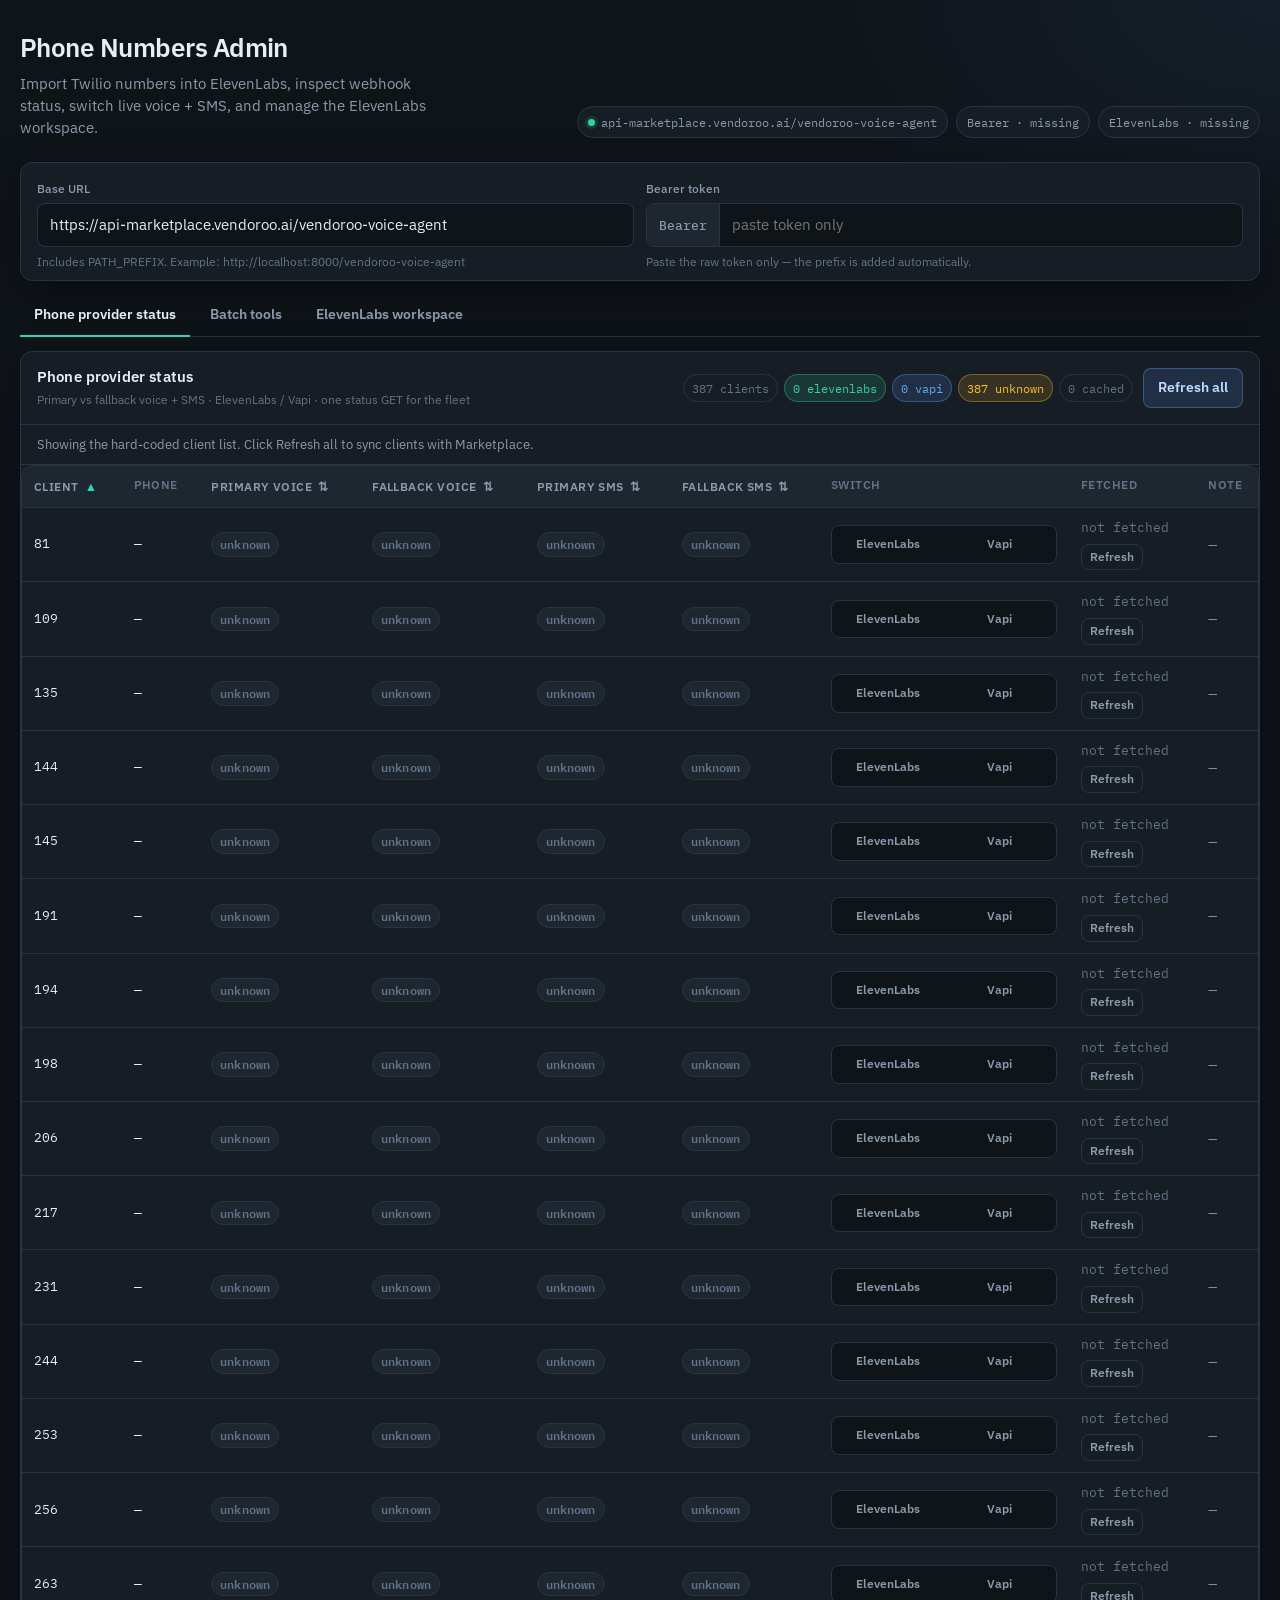
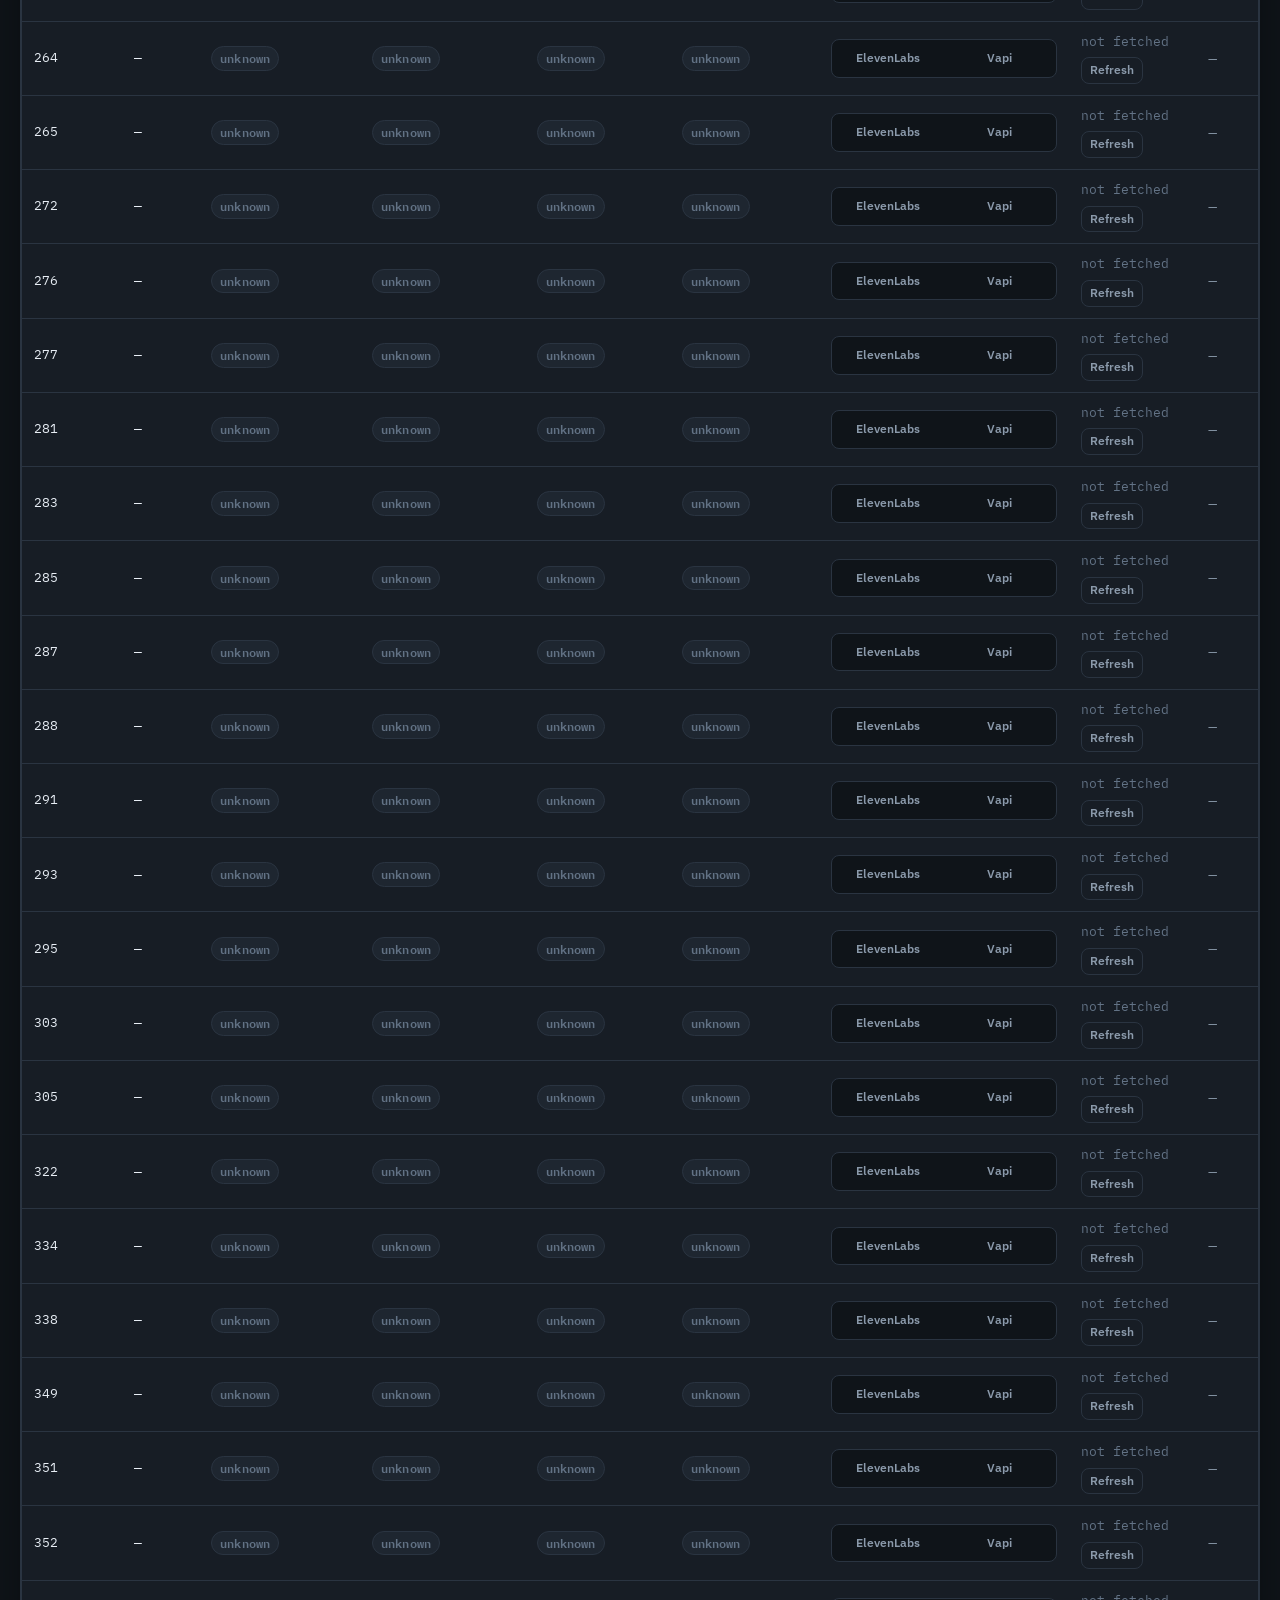
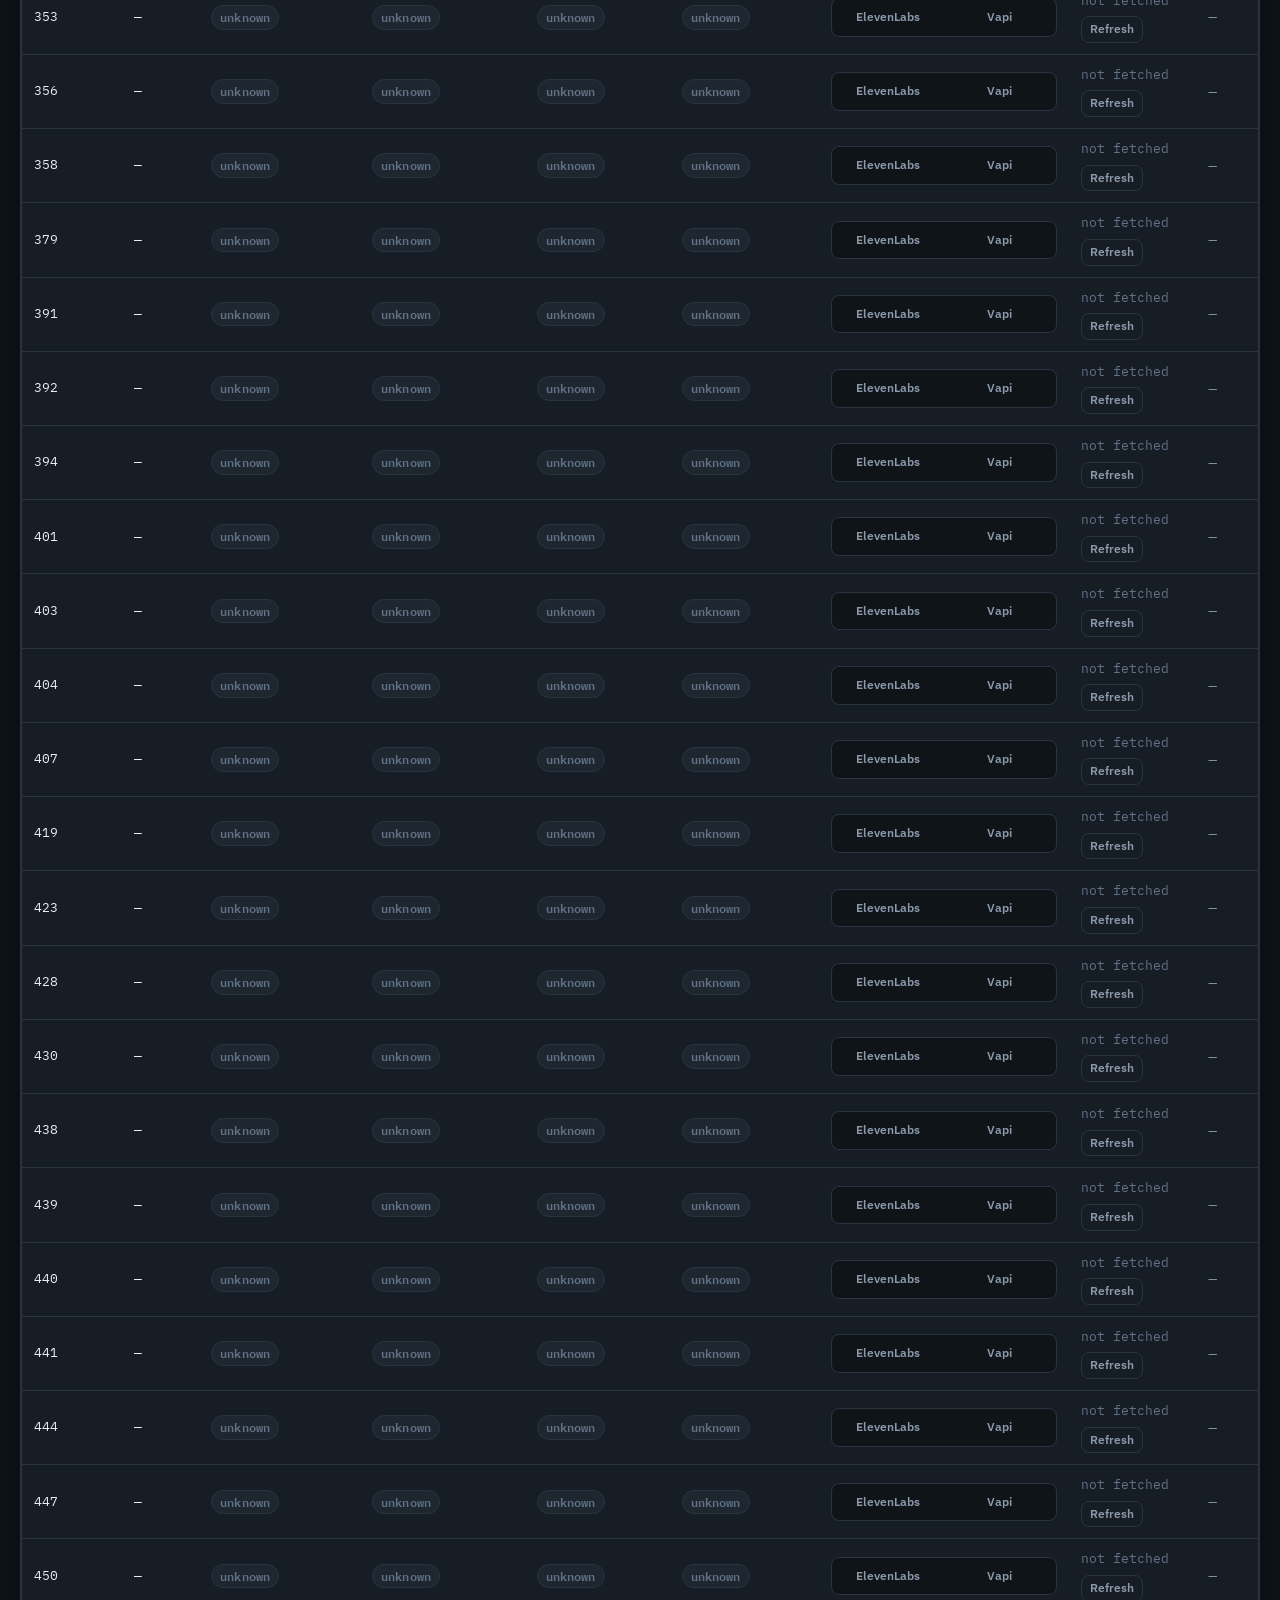
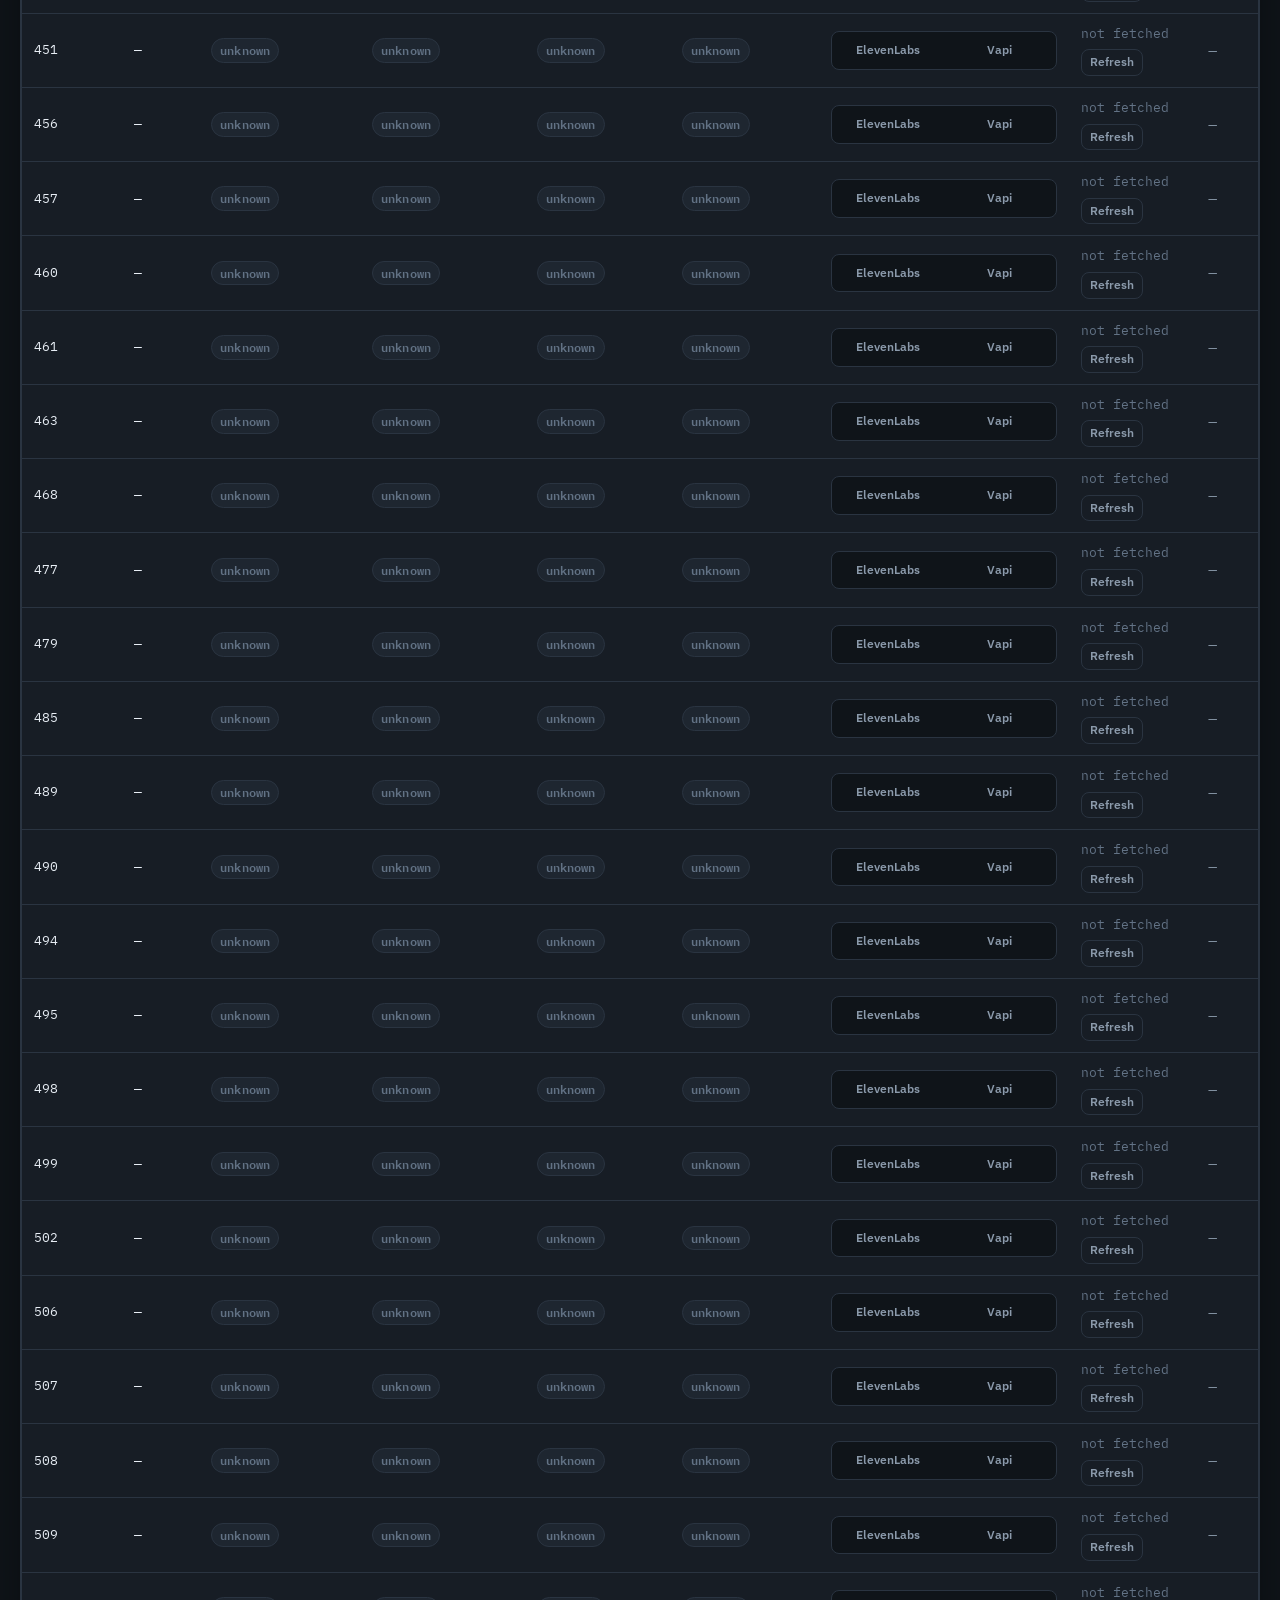
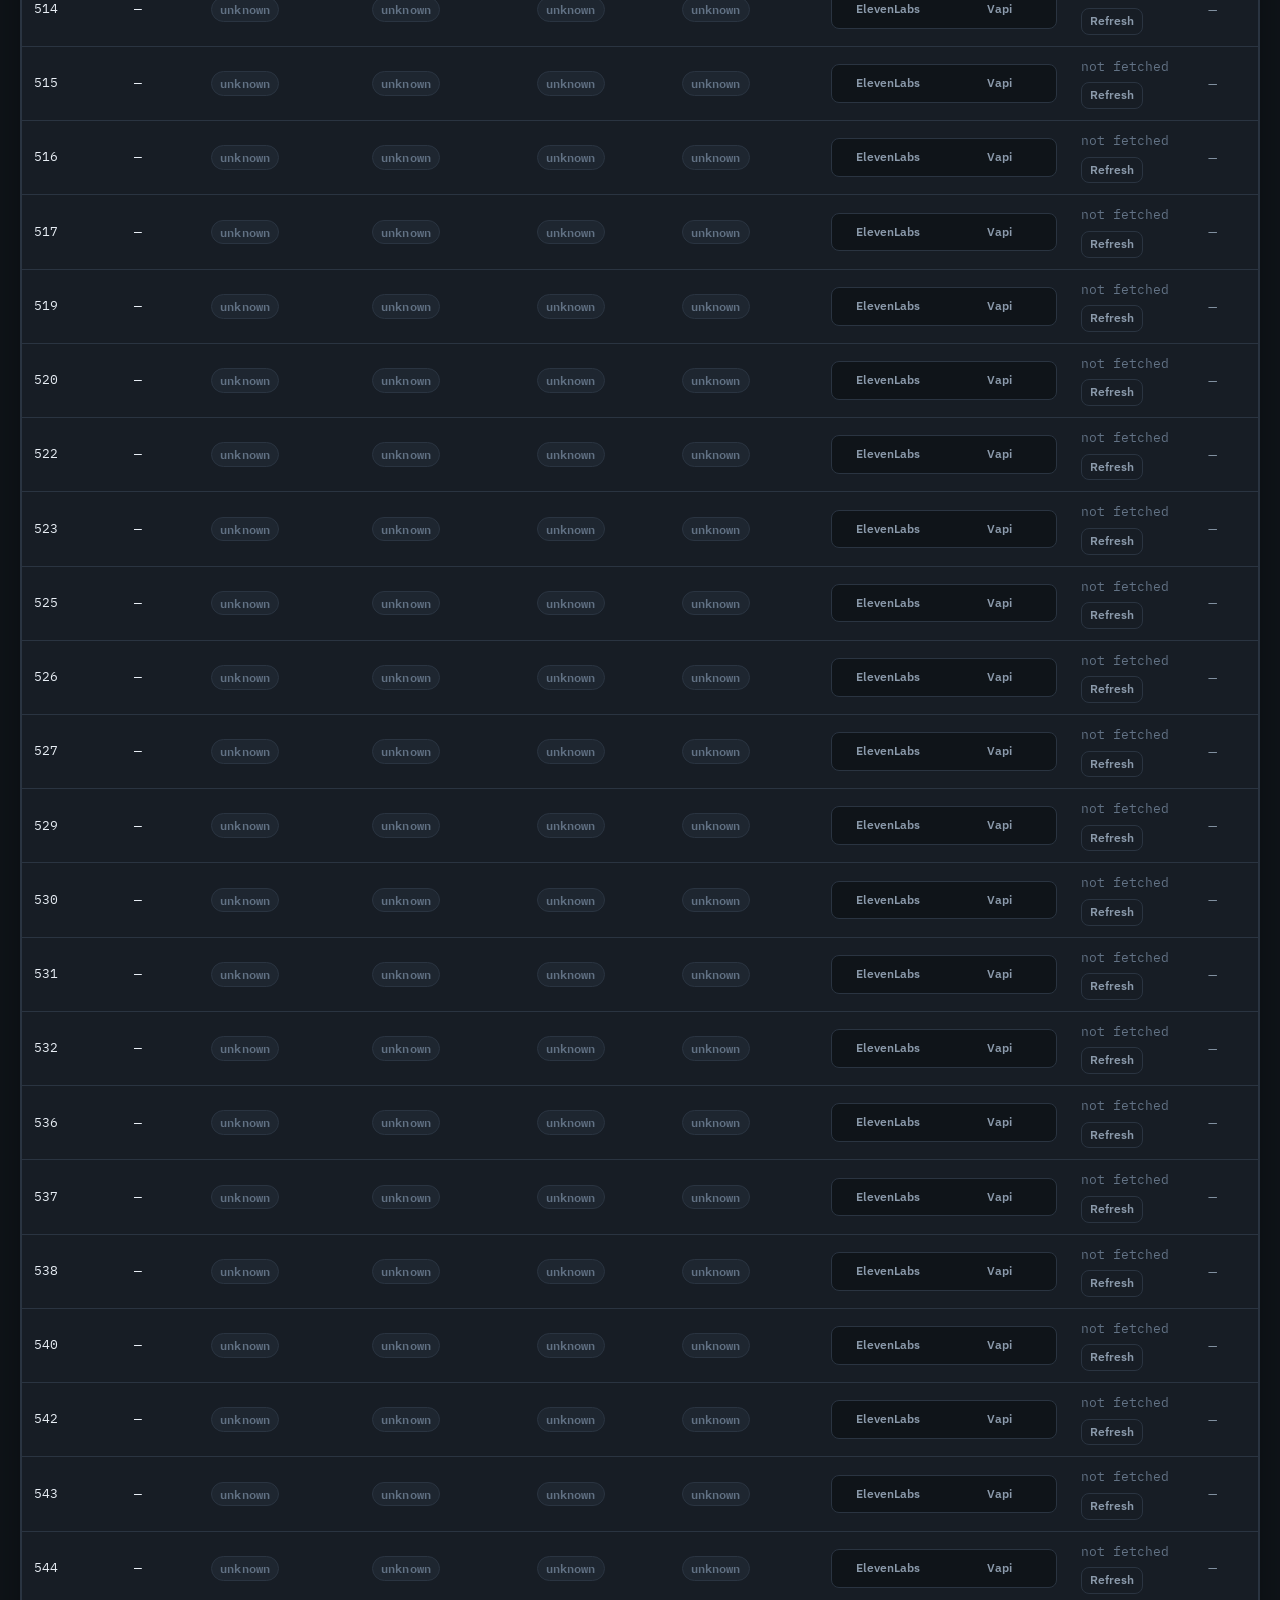
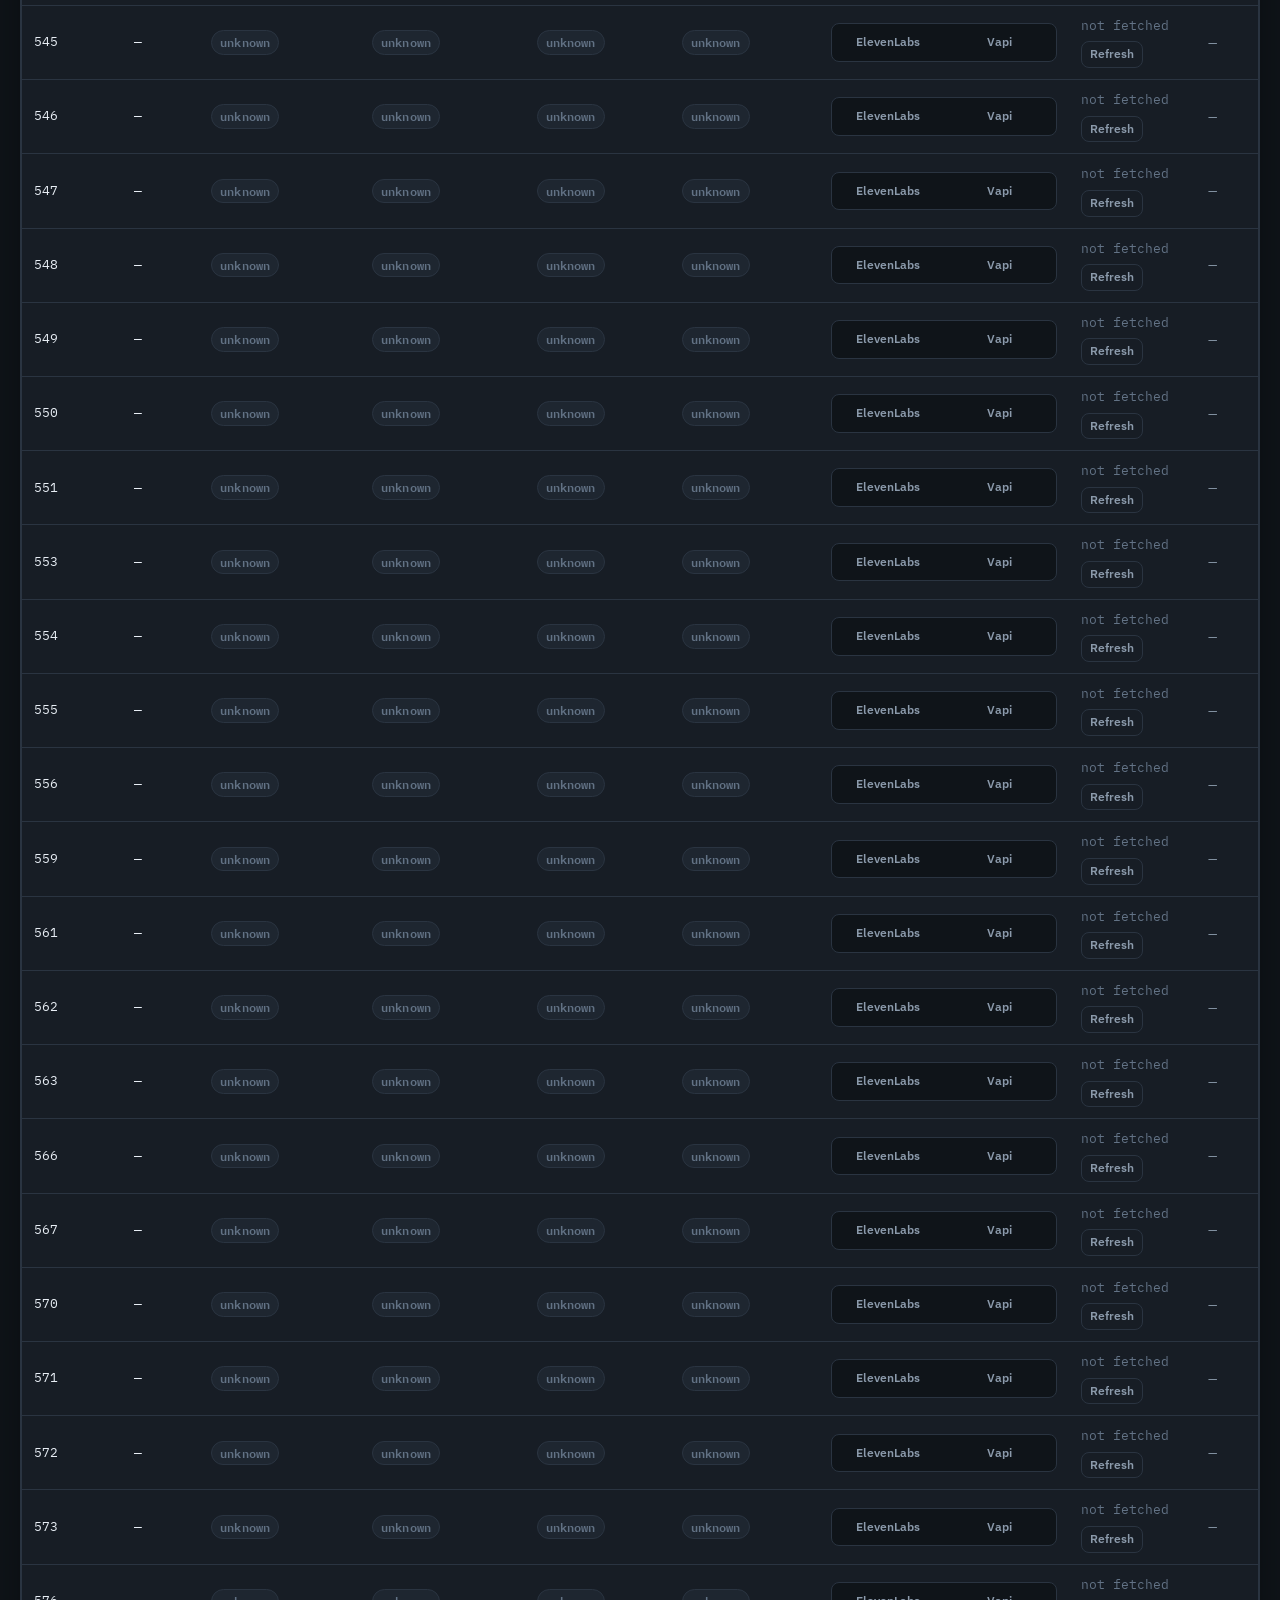
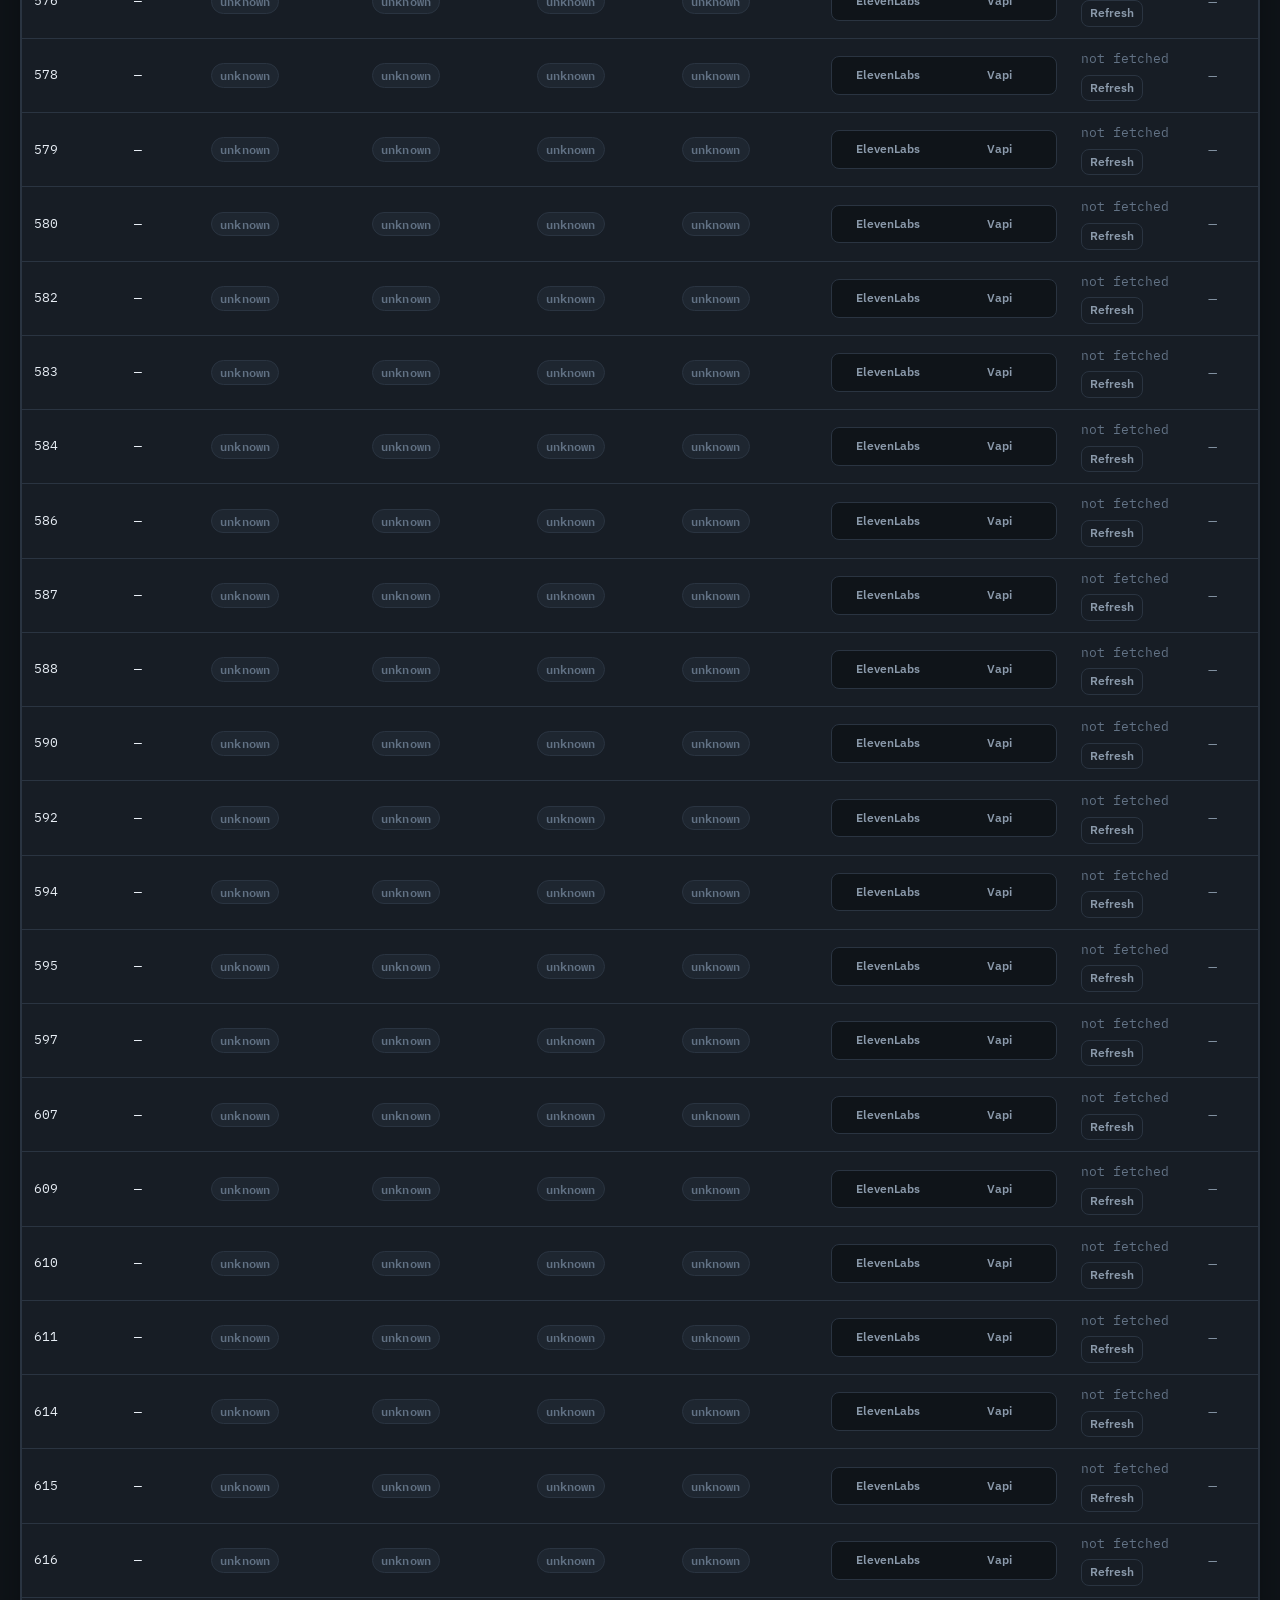
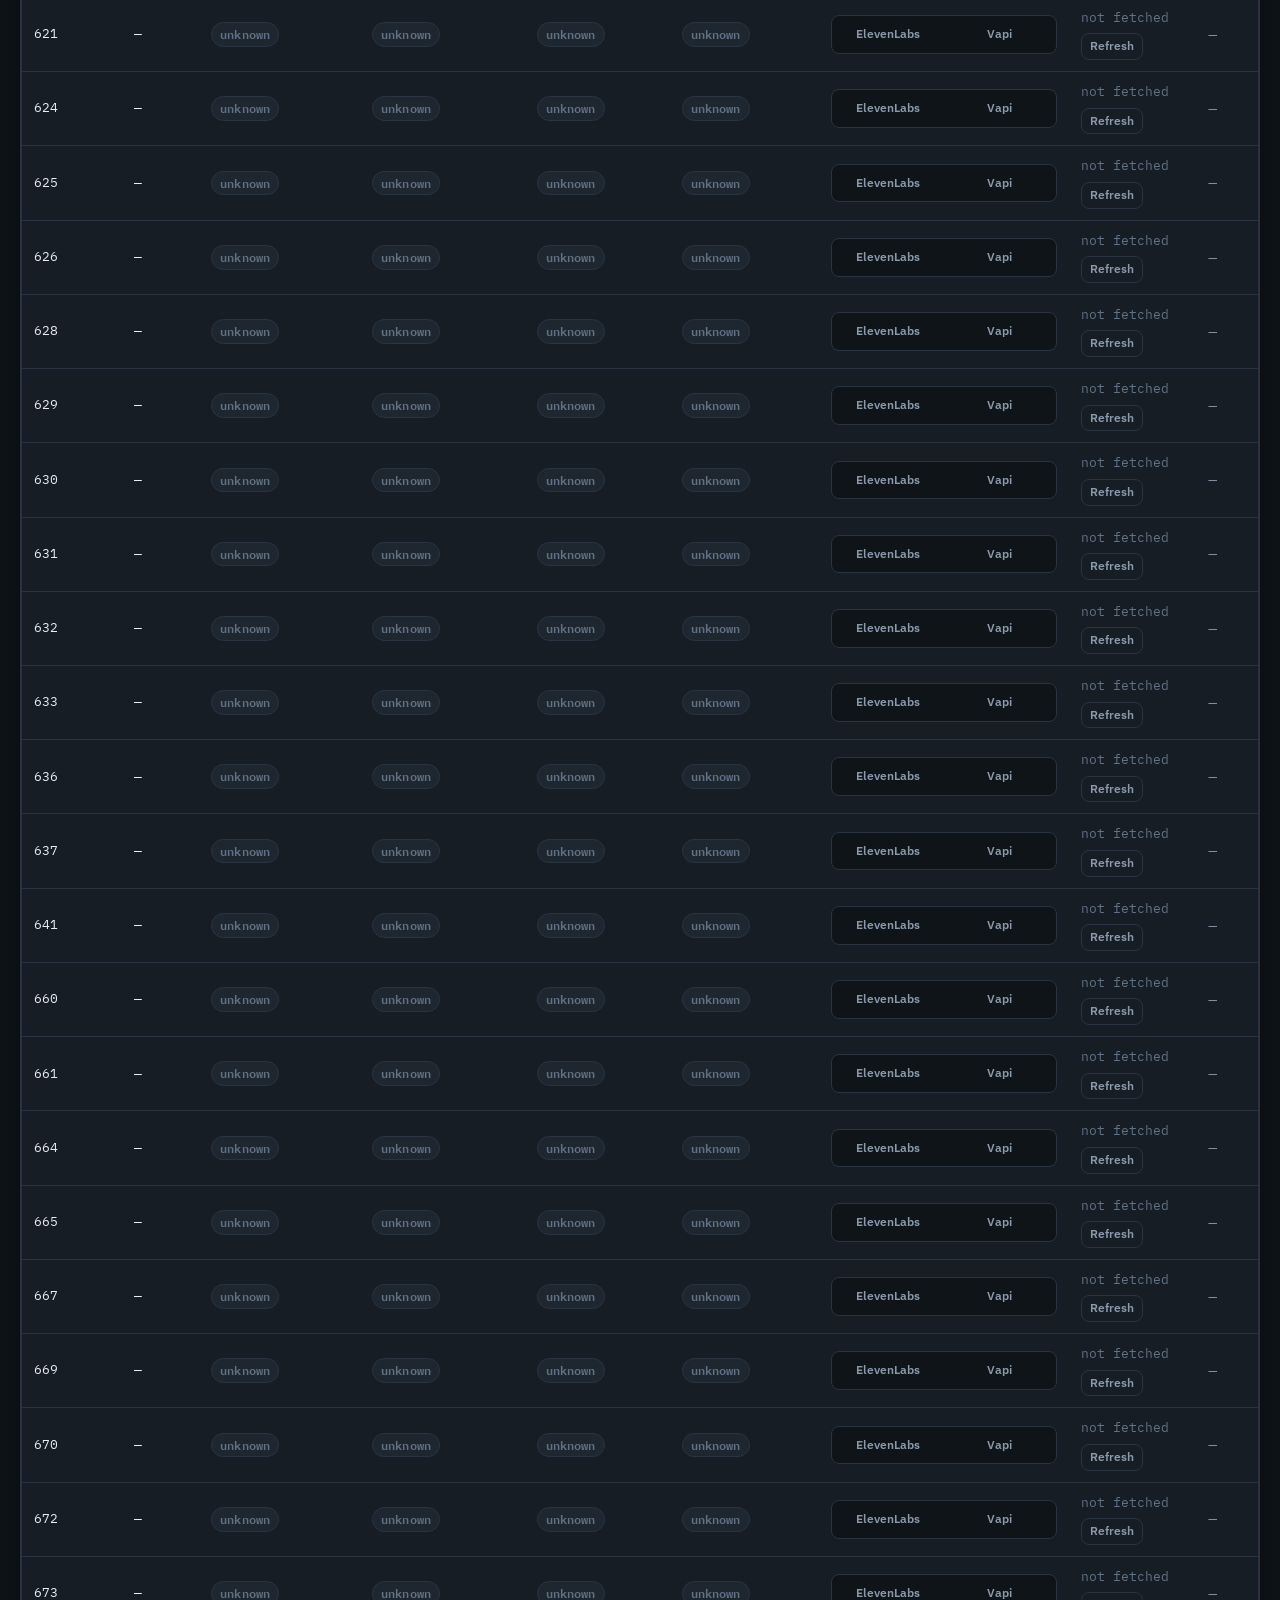
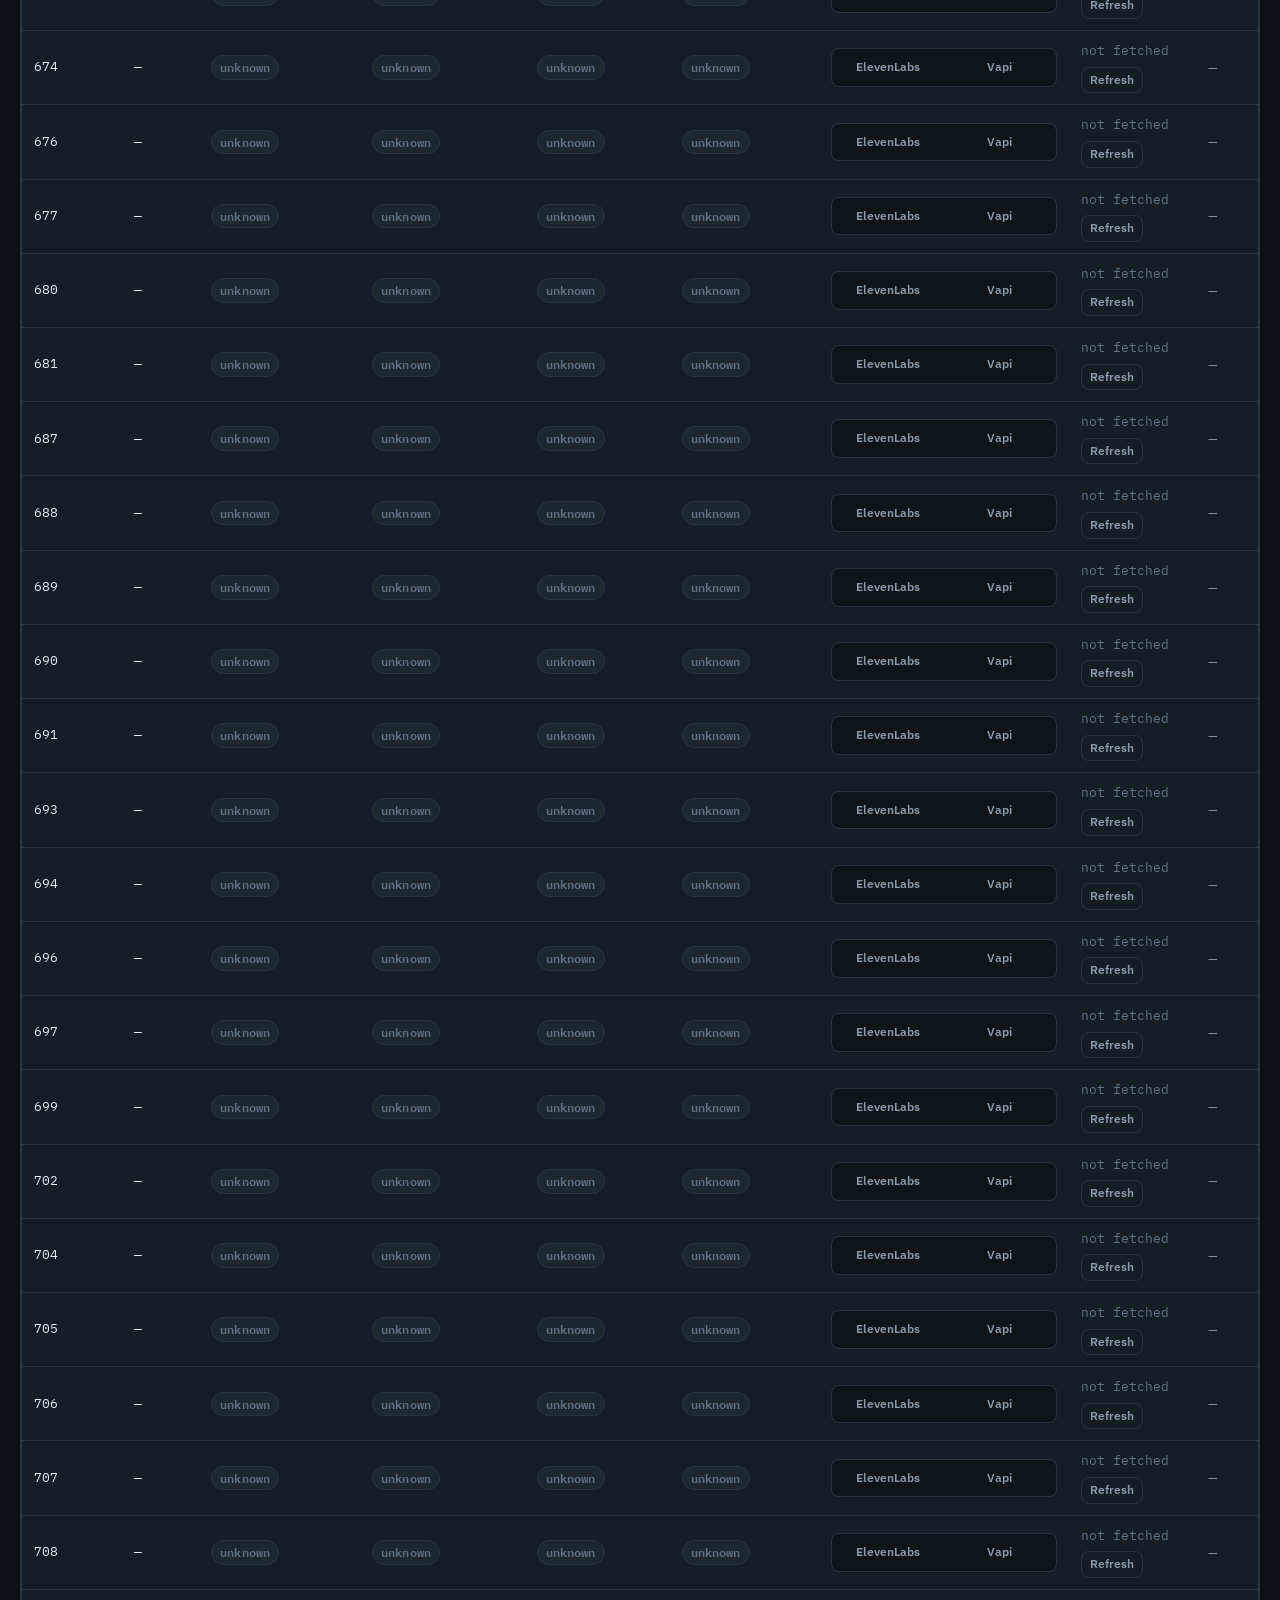
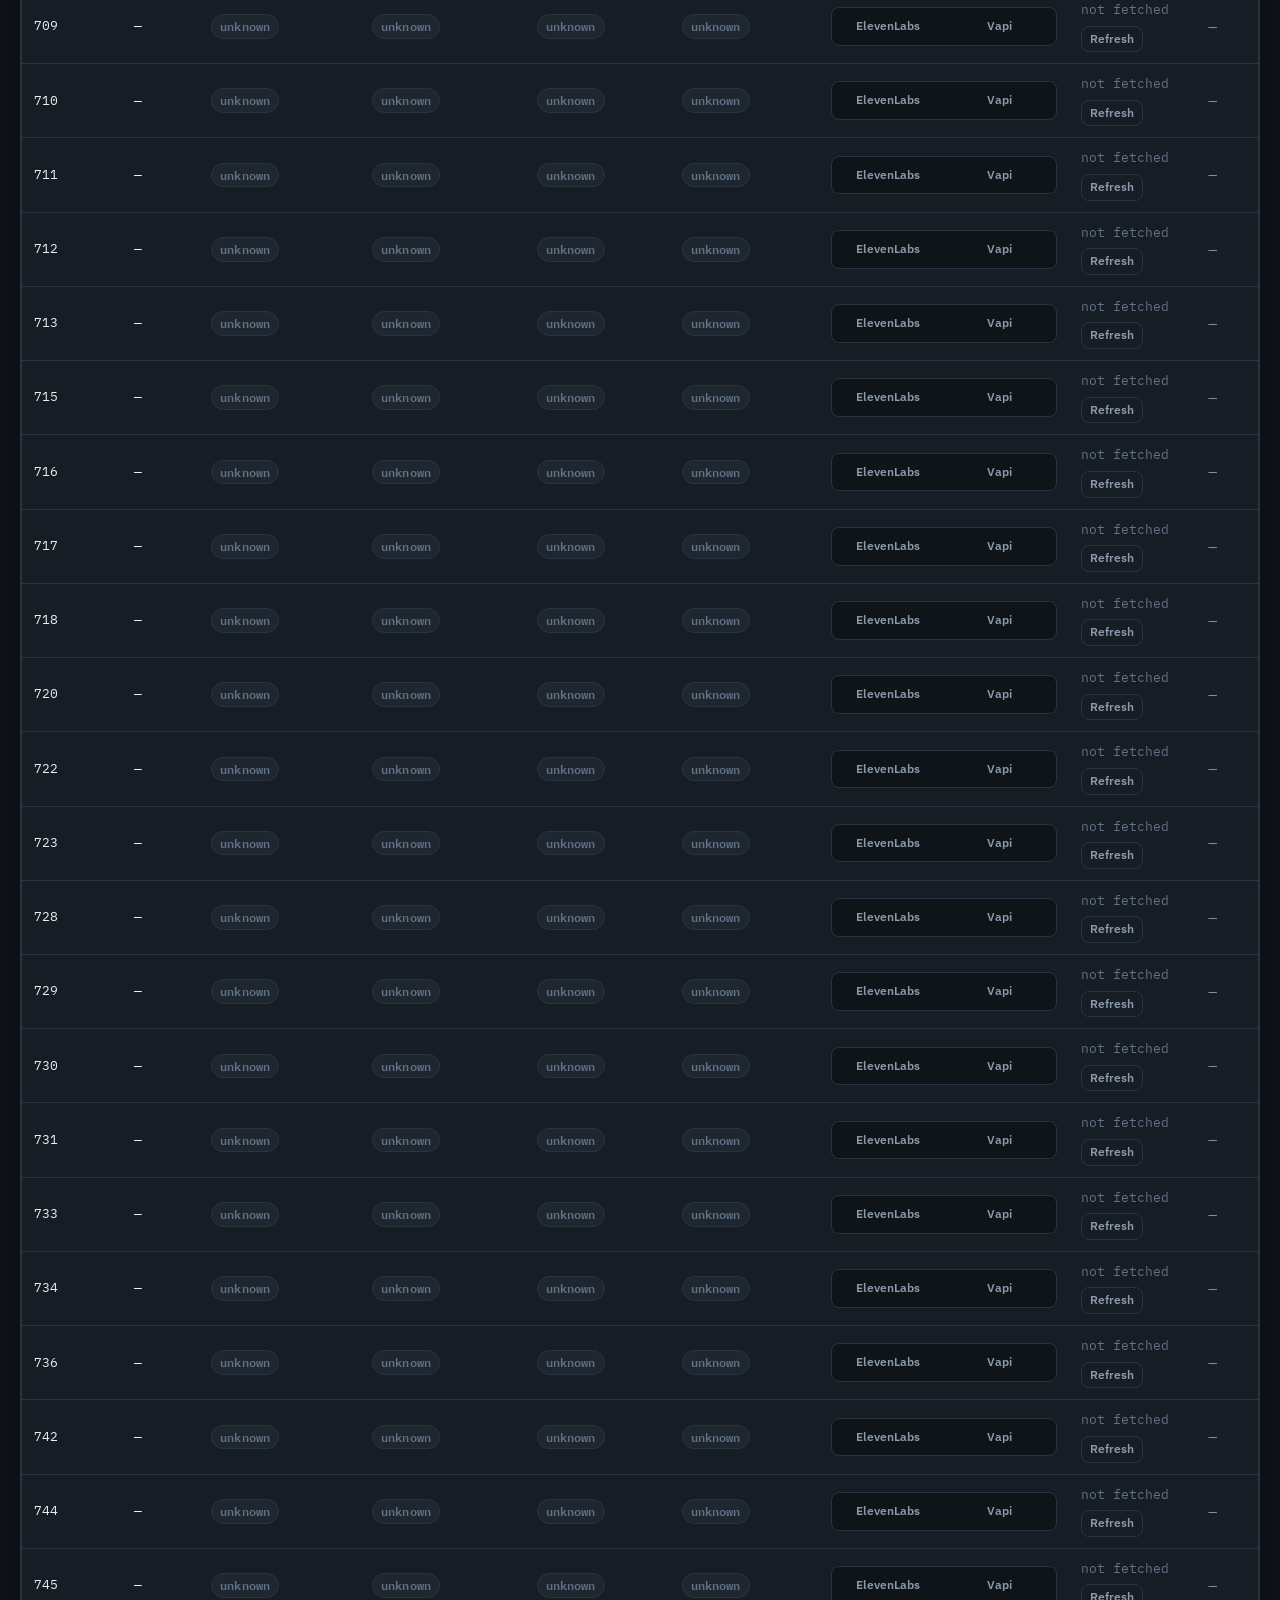
==== index.html @ 2b5d7a1e "feat(routing): load client list from voice-agent on refresh all Refresh all now asks the voice-agent" ====
<!DOCTYPE html>
<html lang="en">
<head>
  <meta charset="UTF-8" />
  <meta name="viewport" content="width=device-width, initial-scale=1" />
  <title>Phone Numbers Admin</title>
  <link rel="preconnect" href="https://fonts.googleapis.com" />
  <link rel="preconnect" href="https://fonts.gstatic.com" crossorigin />
  <link href="https://fonts.googleapis.com/css2?family=IBM+Plex+Mono:wght@400;500;600&family=IBM+Plex+Sans:wght@400;500;600&display=swap" rel="stylesheet" />
  <link rel="stylesheet" href="css/app.css" />
</head>
<body>
  <div class="wrap">
    <header class="hero">
      <div>
        <h1>Phone Numbers Admin</h1>
        <p>Import Twilio numbers into ElevenLabs, inspect webhook status, switch live voice + SMS, and manage the ElevenLabs workspace.</p>
      </div>
      <div class="pill-row">
        <div class="pill" id="connPill"><span class="dot"></span><span id="connLabel">no base URL</span></div>
        <div class="pill" id="authPill">Bearer · missing</div>
        <div class="pill" id="elPill">ElevenLabs · missing</div>
      </div>
    </header>

    <section class="card auth-bar">
      <div class="card-bd">
        <div class="row-2">
          <div class="field">
            <label for="baseUrl">Base URL</label>
            <input id="baseUrl" type="text" spellcheck="false" />
            <div class="hint">Includes PATH_PREFIX. Example: http://localhost:8000/vendoroo-voice-agent</div>
          </div>
          <div class="field">
            <label for="token">Bearer token</label>
            <div class="input-with-prefix">
              <span class="prefix">Bearer</span>
              <input id="token" type="password" spellcheck="false" autocomplete="off" placeholder="paste token only" />
            </div>
            <div class="hint">Paste the raw token only — the prefix is added automatically.</div>
          </div>
        </div>
      </div>
    </section>

    <div class="tabs" role="tablist" aria-label="Admin views">
      <button class="tab" type="button" role="tab" id="tabProvider" aria-controls="panelProvider" aria-selected="true">Phone provider status</button>
      <button class="tab" type="button" role="tab" id="tabBatch" aria-controls="panelBatch" aria-selected="false">Batch tools</button>
      <button class="tab" type="button" role="tab" id="tabElevenlabs" aria-controls="panelElevenlabs" aria-selected="false">ElevenLabs workspace</button>
    </div>

    <div class="tab-panel" id="panelProvider" role="tabpanel" aria-labelledby="tabProvider">
      <section class="card routing">
        <div class="card-hd">
          <div>
            <h2>Phone provider status</h2>
            <span>Primary vs fallback voice + SMS · ElevenLabs / Vapi · one status GET for the fleet</span>
          </div>
          <div class="hd-actions">
            <span class="routing-meta" id="routingMeta"></span>
            <div class="busy" id="routingBusy"><span class="spinner"></span><span id="routingBusyLabel">Refreshing…</span></div>
            <button class="btn-info" id="btnRefreshRouting" type="button">Refresh all</button>
          </div>
        </div>
        <div class="routing-source" id="routingSource" role="status" hidden></div>
        <div class="table-wrap" id="routingPanel">
          <div class="empty" id="routingEmpty">No clients to show. Click Refresh all to load clients from Marketplace.</div>
          <table id="routingTable" hidden>
            <thead>
              <tr>
                <th data-sort="client" class="th-sort" aria-sort="ascending" title="Sort by client">Client</th>
                <th>Phone</th>
                <th data-sort="primary" class="th-sort" aria-sort="none" title="Sort by primary voice">Primary voice</th>
                <th data-sort="fallback" class="th-sort" aria-sort="none" title="Sort by fallback voice">Fallback voice</th>
                <th data-sort="primary_sms" class="th-sort" aria-sort="none" title="Sort by primary SMS">Primary SMS</th>
                <th data-sort="fallback_sms" class="th-sort" aria-sort="none" title="Sort by fallback SMS">Fallback SMS</th>
                <th>Switch</th>
                <th>Fetched</th>
                <th>Note</th>
              </tr>
            </thead>
            <tbody id="routingBody"></tbody>
          </table>
        </div>
      </section>
    </div>

    <div class="tab-panel" id="panelBatch" role="tabpanel" aria-labelledby="tabBatch" hidden>
      <ol class="flow">
        <li><span>1</span> Import to ElevenLabs</li>
        <li><span>2</span> Check status</li>
        <li><span>3</span> Switch provider</li>
      </ol>

      <div class="grid">
        <section class="card">
          <div class="card-hd">
            <h2>Request</h2>
            <span>client_ids · options</span>
          </div>
          <div class="card-bd">
            <div class="field">
              <label for="clientIds">Client IDs</label>
              <textarea id="clientIds" placeholder="101, 202, 303&#10;or one ID per line"></textarea>
              <div class="hint">Comma or newline separated. Max 100 per request.</div>
            </div>

            <div class="field">
              <label class="check" for="forwardVoice">
                <input id="forwardVoice" type="checkbox" checked />
                <div>
                  <strong>forward_voice</strong>
                  <small>Append ?forward=DefaultPhoneContact to primary and fallback voice URLs (POST only).</small>
                </div>
              </label>
            </div>

            <details class="twilio">
              <summary>Optional Twilio account override</summary>
              <div class="inner">
                <div class="row-2" style="margin-top: 4px;">
                  <div class="field">
                    <label for="twilioSid">twilio_account_sid</label>
                    <input id="twilioSid" type="text" spellcheck="false" placeholder="ACxxxx…" />
                  </div>
                  <div class="field">
                    <label for="twilioToken">twilio_auth_token</label>
                    <input id="twilioToken" type="password" spellcheck="false" autocomplete="off" />
                  </div>
                </div>
                <div class="hint">Both required together, or leave both empty to use server env credentials.</div>
              </div>
            </details>
          </div>
        </section>

        <section class="card">
          <div class="card-hd">
            <h2>Actions</h2>
            <div class="busy" id="busy"><span class="spinner"></span><span>Working…</span></div>
          </div>
          <div class="card-bd">
            <div class="actions">
              <div class="action">
                <div>
                  <h3>Phone number status</h3>
                  <p>GET · read-only Twilio webhooks + ElevenLabs import flags</p>
                </div>
                <div class="meta">
                  <button class="btn-info" id="btnStatus" type="button">Check status</button>
                </div>
              </div>

              <div class="action">
                <div>
                  <h3>Import ElevenLabs</h3>
                  <p>POST · import AssignedPhoneNumber; keeps Twilio on Vapi by default</p>
                </div>
                <div class="meta">
                  <button class="btn-primary" id="btnImport" type="button">Import</button>
                </div>
              </div>

              <div class="action">
                <div>
                  <h3>Switch phone provider</h3>
                  <p>POST · flip VoiceUrl + SmsUrl (+ fallbacks) live</p>
                </div>
                <div class="meta">
                  <div class="provider-toggle" role="radiogroup" aria-label="Target provider">
                    <label><input type="radio" name="provider" value="elevenlabs" checked /> elevenlabs</label>
                    <label><input type="radio" name="provider" value="vapi" /> vapi</label>
                  </div>
                  <button class="btn-warn" id="btnSwitch" type="button">Switch</button>
                </div>
              </div>
            </div>
          </div>
        </section>
      </div>

      <div class="results-bar">
        <h2>Results</h2>
        <div class="stats" id="stats"></div>
      </div>

      <div class="table-wrap" id="resultsPanel">
        <div class="empty" id="emptyState">Run an action to see per-client outcomes here.</div>
        <table id="resultsTable" hidden>
          <thead>
            <tr>
              <th>Client</th>
              <th>Phone</th>
              <th>Status</th>
              <th>Reason</th>
              <th>EL imported</th>
              <th>Voice URL</th>
              <th>SMS URL</th>
            </tr>
          </thead>
          <tbody id="resultsBody"></tbody>
        </table>
      </div>

      <details class="raw" id="rawBlock" hidden>
        <summary>Raw JSON response</summary>
        <pre id="rawJson"></pre>
      </details>
    </div>

    <div class="tab-panel" id="panelElevenlabs" role="tabpanel" aria-labelledby="tabElevenlabs" hidden>
      <section class="card routing">
        <div class="card-hd">
          <div>
            <h2>ElevenLabs workspace</h2>
            <span>Phone numbers · environment variables · members</span>
          </div>
          <div class="hd-actions">
            <span class="routing-meta" id="elWorkspaceMeta"></span>
            <div class="busy" id="elBusy"><span class="spinner"></span><span id="elBusyLabel">Working…</span></div>
            <button class="btn-info" id="btnElConnect" type="button">Connect</button>
          </div>
        </div>
        <div class="card-bd el-workspace">
          <div class="toolbar">
            <div class="field el-key-field">
              <label for="elApiKey">ElevenLabs API key</label>
              <input id="elApiKey" type="password" spellcheck="false" autocomplete="off" placeholder="xi-..." />
            </div>
            <label class="check-inline" for="rememberElKey">
              <input id="rememberElKey" type="checkbox" />
              Remember this key on this device
            </label>
          </div>

          <div class="tabs" id="elTabs" role="tablist" aria-label="ElevenLabs workspace views">
            <button class="tab" type="button" role="tab" id="elTabPhones" data-tab="phones" aria-controls="elViewPhones" aria-selected="true">Phone numbers</button>
            <button class="tab" type="button" role="tab" id="elTabEnvs" data-tab="envs" aria-controls="elViewEnvs" aria-selected="false">Environments</button>
            <button class="tab" type="button" role="tab" id="elTabMembers" data-tab="members" aria-controls="elViewMembers" aria-selected="false">Members</button>
          </div>

          <div class="el-view" id="elViewPhones" role="tabpanel" aria-labelledby="elTabPhones">
            <div class="table-wrap" id="elPhonePanel">
              <div class="empty">Paste an ElevenLabs API key and connect.</div>
            </div>
          </div>

          <div class="el-view" id="elViewEnvs" role="tabpanel" aria-labelledby="elTabEnvs" hidden>
            <div class="table-wrap" id="elEnvPanel">
              <div class="empty">Connect to load environment variables.</div>
            </div>
          </div>

          <div class="el-view" id="elViewMembers" role="tabpanel" aria-labelledby="elTabMembers" hidden>
            <div class="table-wrap" id="elMemberPanel">
              <div class="empty">Connect to load members.</div>
            </div>
          </div>
        </div>
      </section>
    </div>
  </div>

  <dialog id="confirmDialog">
    <div class="dlg-bd">
      <h3>Switch live provider?</h3>
      <p id="confirmText">This updates Twilio webhook URLs for the selected clients.</p>
    </div>
    <div class="dlg-actions">
      <button class="btn-ghost" id="confirmCancel" type="button">Cancel</button>
      <button class="btn-warn" id="confirmOk" type="button">Switch now</button>
    </div>
  </dialog>

  <div id="toasts" class="toasts" aria-live="polite"></div>

  <script type="module" src="js/main.js"></script>
</body>
</html>
---- css/app.css ----
:root {
  --bg: #0f1419;
  --bg-elevated: #171d25;
  --bg-soft: #1e2630;
  --border: #2a3441;
  --border-strong: #3a4656;
  --text: #e8eef5;
  --text-muted: #8b9aab;
  --text-faint: #627285;
  --accent: #2dd4bf;
  --accent-dim: rgba(45, 212, 191, 0.14);
  --accent-text: #042f2e;
  --warn: #fbbf24;
  --warn-dim: rgba(251, 191, 36, 0.14);
  --danger: #f87171;
  --danger-dim: rgba(248, 113, 113, 0.14);
  --ok: #34d399;
  --ok-dim: rgba(52, 211, 153, 0.14);
  --info: #60a5fa;
  --info-dim: rgba(96, 165, 250, 0.14);
  --radius: 12px;
  --shadow: 0 12px 40px rgba(0, 0, 0, 0.35);
  --font: "IBM Plex Sans", "Segoe UI", sans-serif;
  --mono: "IBM Plex Mono", "SF Mono", ui-monospace, monospace;
}

* { box-sizing: border-box; }

body {
  margin: 0;
  min-height: 100vh;
  font-family: var(--font);
  color: var(--text);
  background:
    radial-gradient(1200px 600px at 10% -10%, rgba(45, 212, 191, 0.08), transparent 60%),
    radial-gradient(900px 500px at 100% 0%, rgba(96, 165, 250, 0.07), transparent 55%),
    var(--bg);
  line-height: 1.45;
}

a { color: var(--accent); }

.wrap {
  max-width: 1440px;
  margin: 0 auto;
  padding: 28px 20px 64px;
}

header.hero {
  display: flex;
  flex-wrap: wrap;
  align-items: flex-end;
  justify-content: space-between;
  gap: 16px;
  margin-bottom: 24px;
}

header.hero h1 {
  margin: 0 0 6px;
  font-size: 1.65rem;
  font-weight: 600;
  letter-spacing: -0.02em;
}

header.hero p {
  margin: 0;
  color: var(--text-muted);
  max-width: 46ch;
  font-size: 0.95rem;
}

.pill-row {
  display: flex;
  flex-wrap: wrap;
  gap: 8px;
}

.pill {
  display: inline-flex;
  align-items: center;
  gap: 6px;
  padding: 6px 10px;
  border-radius: 999px;
  border: 1px solid var(--border);
  background: var(--bg-elevated);
  color: var(--text-muted);
  font-size: 0.78rem;
  font-family: var(--mono);
}

.pill .dot {
  width: 7px;
  height: 7px;
  border-radius: 50%;
  background: var(--text-faint);
}

.pill.live .dot { background: var(--ok); box-shadow: 0 0 0 3px var(--ok-dim); }

.grid {
  display: grid;
  grid-template-columns: 1.05fr 0.95fr;
  gap: 16px;
}

@media (max-width: 900px) {
  .grid { grid-template-columns: 1fr; }
}

.card {
  background: var(--bg-elevated);
  border: 1px solid var(--border);
  border-radius: var(--radius);
  box-shadow: var(--shadow);
  overflow: hidden;
}

.card-hd {
  padding: 14px 16px;
  border-bottom: 1px solid var(--border);
  display: flex;
  align-items: center;
  justify-content: space-between;
  gap: 12px;
}

.card-hd h2 {
  margin: 0;
  font-size: 0.92rem;
  font-weight: 600;
  letter-spacing: 0.01em;
}

.card-hd span {
  color: var(--text-faint);
  font-size: 0.78rem;
}

.card-bd { padding: 16px; }

label {
  display: block;
  font-size: 0.78rem;
  color: var(--text-muted);
  margin-bottom: 6px;
  font-weight: 500;
}

.field { margin-bottom: 14px; }

.field:last-child { margin-bottom: 0; }

input[type="text"],
input[type="password"],
input[type="search"],
input[type="email"],
textarea,
select {
  width: 100%;
  border: 1px solid var(--border);
  background: var(--bg);
  color: var(--text);
  border-radius: 8px;
  padding: 10px 12px;
  font: inherit;
  font-size: 0.92rem;
  outline: none;
  transition: border-color 0.15s, box-shadow 0.15s;
}

textarea {
  min-height: 96px;
  resize: vertical;
  font-family: var(--mono);
  font-size: 0.85rem;
  line-height: 1.5;
}

.input-with-prefix {
  display: flex;
  align-items: stretch;
  border: 1px solid var(--border);
  border-radius: 8px;
  background: var(--bg);
  overflow: hidden;
  transition: border-color 0.15s, box-shadow 0.15s;
}

.input-with-prefix:focus-within {
  border-color: var(--accent);
  box-shadow: 0 0 0 3px var(--accent-dim);
}

.input-with-prefix .prefix {
  display: flex;
  align-items: center;
  padding: 0 12px;
  border-right: 1px solid var(--border);
  background: var(--bg-soft);
  color: var(--text-muted);
  font-family: var(--mono);
  font-size: 0.82rem;
  font-weight: 500;
  white-space: nowrap;
  user-select: none;
}

.input-with-prefix input {
  border: none;
  border-radius: 0;
  box-shadow: none;
  background: transparent;
}

.input-with-prefix input:focus {
  border: none;
  box-shadow: none;
}

.hint {
  margin-top: 6px;
  font-size: 0.75rem;
  color: var(--text-faint);
}

.row-2 {
  display: grid;
  grid-template-columns: 1fr 1fr;
  gap: 12px;
}

@media (max-width: 560px) {
  .row-2 { grid-template-columns: 1fr; }
}

.check {
  display: flex;
  align-items: flex-start;
  gap: 10px;
  padding: 12px;
  border-radius: 8px;
  border: 1px solid var(--border);
  background: var(--bg-soft);
  cursor: pointer;
  user-select: none;
}

.check input {
  margin-top: 2px;
  accent-color: var(--accent);
  width: 16px;
  height: 16px;
}

.check strong {
  display: block;
  font-size: 0.88rem;
  font-weight: 600;
}

.check small {
  display: block;
  color: var(--text-muted);
  font-size: 0.76rem;
  margin-top: 2px;
}

details.twilio {
  border: 1px solid var(--border);
  border-radius: 8px;
  background: var(--bg);
  overflow: hidden;
}

details.twilio summary {
  cursor: pointer;
  padding: 11px 12px;
  color: var(--text-muted);
  font-size: 0.85rem;
  list-style: none;
  display: flex;
  justify-content: space-between;
  align-items: center;
}

details.twilio summary::-webkit-details-marker { display: none; }

details.twilio summary::after {
  content: "▸";
  color: var(--text-faint);
  transition: transform 0.15s;
}

details.twilio[open] summary::after { transform: rotate(90deg); }

details.twilio .inner { padding: 0 12px 12px; }

.actions {
  display: flex;
  flex-direction: column;
  gap: 10px;
}

.action {
  display: grid;
  grid-template-columns: 1fr auto;
  gap: 10px;
  align-items: center;
  padding: 14px;
  border-radius: 10px;
  border: 1px solid var(--border);
  background: var(--bg);
}

.action h3 {
  margin: 0 0 3px;
  font-size: 0.92rem;
  font-weight: 600;
}

.action p {
  margin: 0;
  color: var(--text-muted);
  font-size: 0.76rem;
}

.action .meta {
  display: flex;
  flex-direction: column;
  gap: 8px;
  align-items: stretch;
  min-width: 150px;
}

button {
  appearance: none;
  border: none;
  border-radius: 8px;
  padding: 9px 14px;
  font: inherit;
  font-size: 0.85rem;
  font-weight: 600;
  cursor: pointer;
  transition: transform 0.08s, opacity 0.15s, background 0.15s;
  white-space: nowrap;
}

button:active { transform: translateY(1px); }
button:disabled { opacity: 0.55; cursor: not-allowed; transform: none; }

.btn-primary {
  background: var(--accent);
  color: var(--accent-text);
}

.btn-primary:hover:not(:disabled) { filter: brightness(1.05); }

.btn-info {
  background: var(--info-dim);
  color: #bfdbfe;
  border: 1px solid rgba(96, 165, 250, 0.35);
}

.btn-warn {
  background: var(--warn-dim);
  color: #fde68a;
  border: 1px solid rgba(251, 191, 36, 0.35);
}

.btn-ghost {
  background: transparent;
  color: var(--text-muted);
  border: 1px solid var(--border);
}

.btn-ghost:hover:not(:disabled) {
  color: var(--text);
  border-color: var(--border-strong);
}

.provider-toggle {
  display: grid;
  grid-template-columns: 1fr 1fr;
  gap: 6px;
  background: var(--bg-soft);
  border: 1px solid var(--border);
  border-radius: 8px;
  padding: 4px;
}

.provider-toggle label {
  margin: 0;
  text-align: center;
  padding: 7px 8px;
  border-radius: 6px;
  cursor: pointer;
  color: var(--text-muted);
  font-size: 0.8rem;
  font-weight: 600;
}

.provider-toggle input { display: none; }

.provider-toggle label:has(input:checked) {
  background: var(--bg-elevated);
  color: var(--text);
  box-shadow: 0 1px 0 rgba(255, 255, 255, 0.04);
}

.results-bar {
  display: flex;
  flex-wrap: wrap;
  gap: 8px;
  align-items: center;
  justify-content: space-between;
  margin-top: 16px;
  margin-bottom: 10px;
}

.results-bar h2 {
  margin: 0;
  font-size: 1rem;
}

.stats {
  display: flex;
  flex-wrap: wrap;
  gap: 8px;
}

.stat {
  font-family: var(--mono);
  font-size: 0.75rem;
  padding: 4px 8px;
  border-radius: 999px;
  border: 1px solid var(--border);
  color: var(--text-muted);
  background: var(--bg-elevated);
}

.stat.ok { color: var(--ok); border-color: rgba(52, 211, 153, 0.35); background: var(--ok-dim); }
.stat.err { color: var(--danger); border-color: rgba(248, 113, 113, 0.35); background: var(--danger-dim); }
.stat.skip { color: var(--warn); border-color: rgba(251, 191, 36, 0.35); background: var(--warn-dim); }
.stat.info { color: var(--info); border-color: rgba(96, 165, 250, 0.35); background: var(--info-dim); }

.toasts {
  position: fixed;
  top: 18px;
  right: 18px;
  z-index: 80;
  display: flex;
  flex-direction: column;
  align-items: flex-end;
  gap: 10px;
  width: min(380px, calc(100vw - 28px));
  pointer-events: none;
}

.toast {
  pointer-events: auto;
  position: relative;
  display: grid;
  grid-template-columns: auto 1fr auto;
  align-items: start;
  gap: 10px 12px;
  width: 100%;
  padding: 13px 14px 12px;
  overflow: hidden;
  border-radius: 14px;
  border: 1px solid var(--border);
  background: rgba(23, 29, 37, 0.92);
  box-shadow: 0 18px 50px rgba(0, 0, 0, 0.42), 0 0 0 1px rgba(255, 255, 255, 0.03) inset;
  backdrop-filter: blur(16px);
  -webkit-backdrop-filter: blur(16px);
  animation: toast-in 0.38s cubic-bezier(0.22, 1, 0.36, 1);
}

.toast.out {
  animation: toast-out 0.28s ease forwards;
}

.toast-icon {
  width: 28px;
  height: 28px;
  display: grid;
  place-items: center;
  border-radius: 9px;
  font-size: 0.92rem;
  font-weight: 600;
  line-height: 1;
}

.toast-body {
  min-width: 0;
}

.toast-body strong {
  display: block;
  font-size: 0.78rem;
  font-weight: 600;
  letter-spacing: 0.02em;
  margin-bottom: 2px;
}

.toast-body p {
  margin: 0;
  font-size: 0.84rem;
  color: var(--text);
  line-height: 1.4;
}

.toast-close {
  appearance: none;
  border: 0;
  background: transparent;
  color: var(--text-faint);
  cursor: pointer;
  width: 24px;
  height: 24px;
  border-radius: 6px;
  font-size: 1.05rem;
  line-height: 1;
  padding: 0;
}

.toast-close:hover {
  color: var(--text);
  background: rgba(255, 255, 255, 0.06);
}

.toast-progress {
  position: absolute;
  left: 0;
  right: 0;
  bottom: 0;
  height: 3px;
  transform-origin: left center;
  animation: toast-shrink linear forwards;
}

.toast.error {
  border-color: rgba(248, 113, 113, 0.38);
  box-shadow: 0 18px 50px rgba(0, 0, 0, 0.42), 0 0 24px rgba(248, 113, 113, 0.08);
}

.toast.error .toast-icon { background: var(--danger-dim); color: #fecaca; }
.toast.error .toast-body strong { color: #fecaca; }
.toast.error .toast-progress { background: var(--danger); animation-duration: 6s; }

.toast.info {
  border-color: rgba(96, 165, 250, 0.35);
}

.toast.info .toast-icon { background: var(--info-dim); color: #bfdbfe; }
.toast.info .toast-body strong { color: #bfdbfe; }
.toast.info .toast-progress { background: var(--info); animation-duration: 4.5s; }

.toast.ok {
  border-color: rgba(52, 211, 153, 0.35);
}

.toast.ok .toast-icon { background: var(--ok-dim); color: #a7f3d0; }
.toast.ok .toast-body strong { color: #a7f3d0; }
.toast.ok .toast-progress { background: var(--ok); animation-duration: 4s; }

@keyframes toast-in {
  from { opacity: 0; transform: translateX(18px) translateY(-6px); }
  to { opacity: 1; transform: translateX(0) translateY(0); }
}

@keyframes toast-out {
  to { opacity: 0; transform: translateX(24px); }
}

@keyframes toast-shrink {
  from { transform: scaleX(1); }
  to { transform: scaleX(0); }
}

@media (prefers-reduced-motion: reduce) {
  .toast,
  .toast.out,
  .toast-progress {
    animation: none;
  }
}

.table-wrap {
  overflow: auto;
  border: 1px solid var(--border);
  border-radius: var(--radius);
  background: var(--bg-elevated);
}

table {
  width: 100%;
  border-collapse: collapse;
  min-width: 760px;
  font-size: 0.84rem;
}

th, td {
  text-align: left;
  padding: 11px 12px;
  border-bottom: 1px solid var(--border);
  vertical-align: top;
}

th {
  color: var(--text-faint);
  font-weight: 600;
  font-size: 0.72rem;
  text-transform: uppercase;
  letter-spacing: 0.04em;
  background: var(--bg-soft);
  position: sticky;
  top: 0;
}

.th-sort {
  cursor: pointer;
  user-select: none;
  white-space: nowrap;
  color: var(--text-muted);
}

.th-sort:hover {
  color: var(--text);
}

.th-sort::after {
  content: "⇅";
  margin-left: 6px;
  font-size: 0.78rem;
  font-weight: 700;
  color: var(--text-muted);
}

.th-sort:hover::after {
  color: var(--text);
}

.th-sort[aria-sort="ascending"]::after {
  content: "▲";
  color: var(--accent);
}

.th-sort[aria-sort="descending"]::after {
  content: "▼";
  color: var(--accent);
}

tr:last-child td { border-bottom: none; }

tr:hover td { background: rgba(255, 255, 255, 0.015); }

.mono { font-family: var(--mono); font-size: 0.8rem; }
.muted { color: var(--text-muted); }
.faint { color: var(--text-faint); }

.badge {
  display: inline-block;
  padding: 3px 8px;
  border-radius: 999px;
  font-size: 0.72rem;
  font-weight: 600;
  font-family: var(--mono);
  letter-spacing: 0.01em;
  border: 1px solid transparent;
}

.badge-ok, .badge-imported, .badge-updated, .badge-already_imported, .badge-already_set {
  background: var(--ok-dim);
  color: var(--ok);
  border-color: rgba(52, 211, 153, 0.3);
}

.badge-skipped {
  background: var(--warn-dim);
  color: var(--warn);
  border-color: rgba(251, 191, 36, 0.3);
}

.badge-error {
  background: var(--danger-dim);
  color: var(--danger);
  border-color: rgba(248, 113, 113, 0.3);
}

.url-cell {
  max-width: 220px;
  overflow: hidden;
  text-overflow: ellipsis;
  white-space: nowrap;
  font-family: var(--mono);
  font-size: 0.72rem;
  color: var(--text-muted);
}

.empty {
  padding: 36px 20px;
  text-align: center;
  color: var(--text-faint);
  font-size: 0.9rem;
}

.raw {
  margin-top: 12px;
  border: 1px solid var(--border);
  border-radius: var(--radius);
  background: var(--bg-elevated);
  overflow: hidden;
}

.raw summary {
  cursor: pointer;
  padding: 10px 14px;
  color: var(--text-muted);
  font-size: 0.82rem;
  list-style: none;
}

.raw summary::-webkit-details-marker { display: none; }

.raw pre {
  margin: 0;
  padding: 0 14px 14px;
  overflow: auto;
  max-height: 360px;
  font-family: var(--mono);
  font-size: 0.75rem;
  color: #cbd5e1;
  line-height: 1.5;
  white-space: pre-wrap;
  word-break: break-word;
}

.busy {
  display: none;
  align-items: center;
  gap: 8px;
  color: var(--text-muted);
  font-size: 0.8rem;
}

.busy.show { display: inline-flex; }

.spinner {
  width: 14px;
  height: 14px;
  border: 2px solid var(--border-strong);
  border-top-color: var(--accent);
  border-radius: 50%;
  animation: spin 0.7s linear infinite;
}

@keyframes spin { to { transform: rotate(360deg); } }

dialog {
  border: 1px solid var(--border);
  border-radius: 12px;
  padding: 0;
  background: var(--bg-elevated);
  color: var(--text);
  box-shadow: var(--shadow);
  width: min(420px, calc(100vw - 32px));
}

dialog::backdrop { background: rgba(0, 0, 0, 0.55); }

dialog .dlg-bd { padding: 18px; }
dialog h3 { margin: 0 0 8px; font-size: 1rem; }
dialog p { margin: 0; color: var(--text-muted); font-size: 0.88rem; }
dialog .dlg-actions {
  display: flex;
  justify-content: flex-end;
  gap: 8px;
  padding: 12px 18px 18px;
}

.flow {
  display: flex;
  flex-wrap: wrap;
  gap: 8px;
  margin: 0 0 18px;
  padding: 0;
  list-style: none;
}

.flow li {
  display: flex;
  align-items: center;
  gap: 8px;
  color: var(--text-muted);
  font-size: 0.78rem;
}

.flow li span {
  display: inline-flex;
  align-items: center;
  justify-content: center;
  width: 20px;
  height: 20px;
  border-radius: 50%;
  background: var(--bg-soft);
  border: 1px solid var(--border);
  font-family: var(--mono);
  font-size: 0.7rem;
  color: var(--accent);
}

.flow li:not(:last-child)::after {
  content: "→";
  color: var(--text-faint);
  margin-left: 2px;
}

.auth-bar {
  margin-bottom: 14px;
}

.auth-bar .card-bd { padding-bottom: 10px; }

.auth-bar .field { margin-bottom: 0; }

.tabs {
  display: flex;
  flex-wrap: wrap;
  gap: 6px;
  margin-bottom: 14px;
  border-bottom: 1px solid var(--border);
}

.tab {
  background: transparent;
  color: var(--text-muted);
  border: none;
  border-bottom: 2px solid transparent;
  border-radius: 8px 8px 0 0;
  padding: 10px 14px;
  margin-bottom: -1px;
}

.tab:hover:not(:disabled) {
  color: var(--text);
  background: var(--bg-elevated);
}

.tab[aria-selected="true"] {
  color: var(--text);
  border-bottom-color: var(--accent);
}

.tab-panel[hidden] { display: none; }

.routing {
  margin-top: 0;
}

.routing .card-hd .hd-actions {
  display: flex;
  align-items: center;
  gap: 10px;
  flex-wrap: wrap;
}

.routing-meta {
  display: flex;
  flex-wrap: wrap;
  gap: 6px;
  align-items: center;
  justify-content: flex-end;
}

.routing-source {
  padding: 10px 16px;
  border-bottom: 1px solid var(--border);
  font-size: 0.82rem;
  color: var(--text-muted);
}

.routing-source.ok { color: var(--ok); background: var(--ok-dim); }
.routing-source.warn { color: var(--warn); background: var(--warn-dim); }

.routing table { min-width: 1240px; }

.routing th.th-sort {
  white-space: nowrap;
}

.routing table td {
  vertical-align: middle;
}

.cell-middle,
.switch-cell {
  vertical-align: middle;
}

.badge-elevenlabs {
  background: var(--ok-dim);
  color: var(--ok);
  border-color: rgba(52, 211, 153, 0.3);
}

.badge-vapi {
  background: var(--info-dim);
  color: var(--info);
  border-color: rgba(96, 165, 250, 0.35);
}

.badge-unknown, .badge-neither {
  background: var(--bg-soft);
  color: var(--text-faint);
  border-color: var(--border);
}

.row-switch {
  display: grid;
  grid-template-columns: 1fr 1fr;
  gap: 4px;
  background: var(--bg);
  border: 1px solid var(--border);
  border-radius: 8px;
  padding: 3px;
  min-width: 196px;
}

.switch-cell {
  vertical-align: middle;
}

.row-switch button {
  padding: 6px 8px;
  font-size: 0.72rem;
  background: transparent;
  color: var(--text-muted);
  border: 1px solid transparent;
}

.row-switch button:hover:not(:disabled) {
  color: var(--text);
  background: var(--bg-soft);
}

.row-switch button.is-current {
  background: var(--bg-elevated);
  color: var(--text);
  border-color: var(--border);
  cursor: default;
}

.row-switch button.is-current:hover:not(:disabled) {
  background: var(--bg-elevated);
}

.row-fetched {
  display: flex;
  flex-direction: column;
  align-items: flex-start;
  gap: 6px;
}

.btn-row-refresh {
  padding: 4px 8px;
  font-size: 0.72rem;
}

.btn-import-el {
  color: var(--ok);
}

.btn-import-el:hover:not(:disabled) {
  color: var(--ok);
}

td.note-cell {
  max-width: 220px;
  font-size: 0.75rem;
  color: var(--text-muted);
}

.note-alert {
  color: var(--danger);
}

.auth-fields {
  display: grid;
  grid-template-columns: 1.1fr 1fr 1fr;
  gap: 12px;
}

@media (max-width: 960px) {
  .auth-fields { grid-template-columns: 1fr; }
}

.check-inline {
  display: flex;
  align-items: center;
  gap: 8px;
  margin-top: 8px;
  color: var(--text-faint);
  font-size: 0.75rem;
  font-weight: 500;
  cursor: pointer;
}

.check-inline input {
  accent-color: var(--accent);
  width: 14px;
  height: 14px;
}

.el-workspace {
  padding-top: 6px;
}

.el-view[hidden] { display: none; }

.toolbar {
  display: flex;
  align-items: flex-end;
  justify-content: flex-start;
  gap: 12px;
  margin-bottom: 14px;
  flex-wrap: wrap;
}

.el-key-field {
  flex: 1 1 280px;
  max-width: 480px;
  margin-bottom: 0;
}

.el-workspace .toolbar .check-inline {
  margin-top: 0;
  height: 40px;
}

.composer {
  display: flex;
  flex-wrap: wrap;
  gap: 10px;
  align-items: flex-end;
  padding: 14px;
  border-bottom: 1px solid var(--border);
  background: var(--bg);
}

.composer .field {
  margin-bottom: 0;
  min-width: 160px;
  flex: 1 1 160px;
}

.composer-check {
  height: 38px;
  margin-top: 0;
  white-space: nowrap;
}

.panel-hint {
  padding: 12px 14px;
  color: var(--text-faint);
  font-size: 0.75rem;
  border-bottom: 1px solid var(--border);
  line-height: 1.45;
}

.chips {
  display: flex;
  flex-wrap: wrap;
  gap: 8px;
  padding: 12px 14px;
  border-bottom: 1px solid var(--border);
  align-items: center;
}

.chip {
  display: inline-flex;
  align-items: center;
  height: 28px;
  padding: 0 10px;
  border-radius: 999px;
  border: 1px solid var(--border);
  background: transparent;
  color: var(--text-muted);
  font-size: 0.75rem;
  font-family: var(--mono);
}

.chip.prod {
  color: var(--accent);
  border-color: rgba(45, 212, 191, 0.35);
  background: var(--accent-dim);
}

.cell-title {
  font-weight: 600;
  letter-spacing: -0.02em;
  font-variant-numeric: tabular-nums;
}

.cell-sub {
  color: var(--text-muted);
  font-size: 0.75rem;
  margin-top: 2px;
}

.el-workspace table td {
  vertical-align: middle;
}

.ctrl-cell,
.actions-cell {
  white-space: nowrap;
  vertical-align: middle;
}

.actions-cell {
  width: 1%;
}

.ctrl-cell .ctrl {
  display: block;
  width: 100%;
}

.row-actions {
  display: inline-flex;
  justify-content: flex-end;
  align-items: center;
  gap: 8px;
  height: 36px;
}

.env-list {
  display: flex;
  flex-direction: column;
  border-bottom: 1px solid var(--border);
}

.env-create-grid {
  display: grid;
  grid-template-columns: 1fr 1fr;
  gap: 0;
  align-items: stretch;
}

.env-create-grid > * {
  min-width: 0;
  height: 100%;
  border-bottom: 0;
}

.env-create-grid > :first-child {
  border-right: 1px solid var(--border);
}

.env-create-grid .env-composer {
  display: flex;
  flex-direction: column;
  flex-wrap: nowrap;
  align-items: stretch;
  gap: 12px;
}

.env-create-grid .env-composer .btn-ghost,
.env-create-grid .env-composer .btn-primary {
  margin-top: auto;
  align-self: flex-start;
  height: 36px;
}

@media (max-width: 800px) {
  .env-create-grid {
    grid-template-columns: 1fr;
  }

  .env-create-grid > :first-child {
    border-right: 0;
    border-bottom: 1px solid var(--border);
  }
}

.env-card {
  padding: 16px 14px;
  border-bottom: 1px solid var(--border);
}

.env-card:last-child {
  border-bottom: none;
}

.env-card.dirty {
  background: var(--accent-dim);
}

.env-card-hd {
  display: flex;
  align-items: center;
  justify-content: space-between;
  gap: 12px;
  margin-bottom: 12px;
}

.env-card-hd .row-actions {
  flex-shrink: 0;
}

.env-card-bd {
  display: flex;
  flex-direction: column;
  gap: 12px;
  max-width: 560px;
}

.env-value-field {
  margin-bottom: 0;
}

.env-value-label {
  display: flex;
  align-items: center;
  justify-content: space-between;
  gap: 8px;
  margin-bottom: 6px;
}

.env-value-label label {
  margin-bottom: 0;
}

.env-card-bd input[type="text"],
.env-card-bd select {
  width: 100%;
}

.env-composer {
  flex-direction: column;
  align-items: stretch;
}

.env-composer .field {
  min-width: 0;
  flex: none;
  width: 100%;
}

.env-composer .btn-primary,
.env-composer .btn-ghost {
  align-self: flex-start;
}

select.ctrl,
input.ctrl {
  width: auto;
  min-width: 150px;
  height: 36px;
  padding: 0 10px;
  border-radius: 8px;
  vertical-align: middle;
}

select.ctrl {
  appearance: none;
  background-image: url("data:image/svg+xml;utf8,<svg xmlns='http://www.w3.org/2000/svg' width='12' height='12' viewBox='0 0 12 12'><path fill='%238b9aab' d='M3 4.5 6 8l3-3.5'/></svg>");
  background-repeat: no-repeat;
  background-position: right 10px center;
  padding-right: 28px;
}

select.ctrl:disabled {
  opacity: 0.55;
}

tbody tr.dirty td {
  background: var(--accent-dim);
}

.btn-save,
.btn-danger {
  height: 36px;
  display: inline-flex;
  align-items: center;
  justify-content: center;
  box-sizing: border-box;
}

.btn-save {
  background: var(--text);
  color: var(--bg);
  font-size: 0.8rem;
  padding: 0 12px;
  border: 1px solid transparent;
}

.btn-save.dirty {
  background: var(--accent);
  color: var(--accent-text);
}

.btn-danger {
  background: transparent;
  color: var(--danger);
  border: 1px solid rgba(248, 113, 113, 0.35);
  font-size: 0.8rem;
  padding: 0 12px;
}

.btn-tiny {
  padding: 4px 8px;
  font-size: 0.72rem;
  font-weight: 500;
}

.badge-muted {
  background: var(--bg-soft);
  color: var(--text-muted);
  border-color: var(--border);
}

.empty.loading {
  display: flex;
  align-items: center;
  justify-content: center;
  gap: 10px;
}

.empty.error { color: var(--danger); }
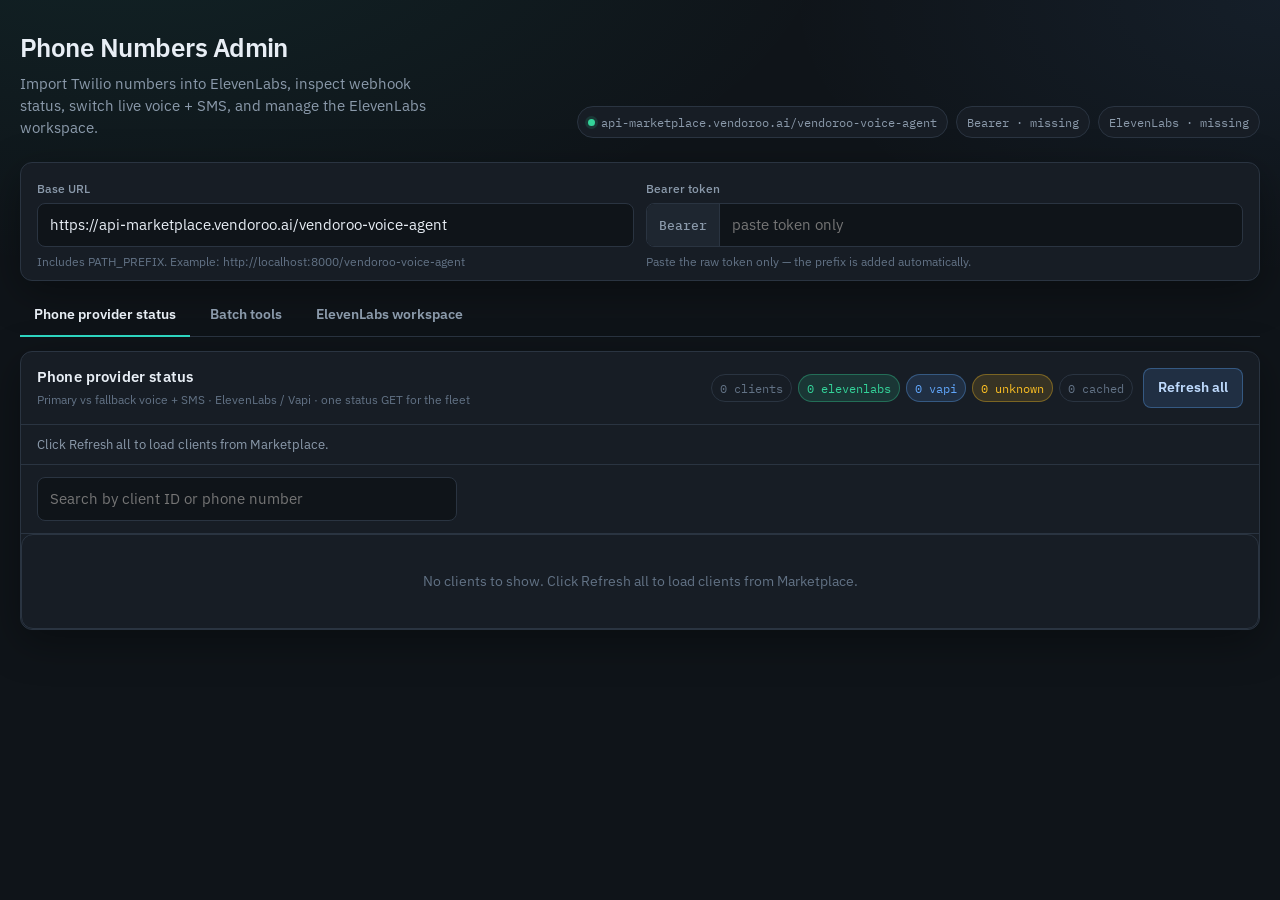
==== commit 59665d3c: "feat(routing): search provider status by client id or phone number Filter the provider status table " ====
--- a/index.html
+++ b/index.html
@@ -63,6 +63,10 @@
           </div>
         </div>
         <div class="routing-source" id="routingSource" role="status" hidden></div>
+        <div class="routing-search">
+          <input id="routingSearch" type="search" spellcheck="false" autocomplete="off" placeholder="Search by client ID or phone number" aria-label="Search by client ID or phone number" />
+          <span class="routing-search-count" id="routingSearchCount" aria-live="polite"></span>
+        </div>
         <div class="table-wrap" id="routingPanel">
           <div class="empty" id="routingEmpty">No clients to show. Click Refresh all to load clients from Marketplace.</div>
           <table id="routingTable" hidden>
--- a/css/app.css
+++ b/css/app.css
@@ -882,6 +882,22 @@
 .routing-source.ok { color: var(--ok); background: var(--ok-dim); }
 .routing-source.warn { color: var(--warn); background: var(--warn-dim); }
 
+.routing-search {
+  display: flex;
+  align-items: center;
+  gap: 12px;
+  padding: 12px 16px;
+  border-bottom: 1px solid var(--border);
+}
+
+.routing-search input { max-width: 420px; }
+
+.routing-search-count {
+  color: var(--text-faint);
+  font-size: 0.78rem;
+  white-space: nowrap;
+}
+
 .routing table { min-width: 1240px; }
 
 .routing th.th-sort {
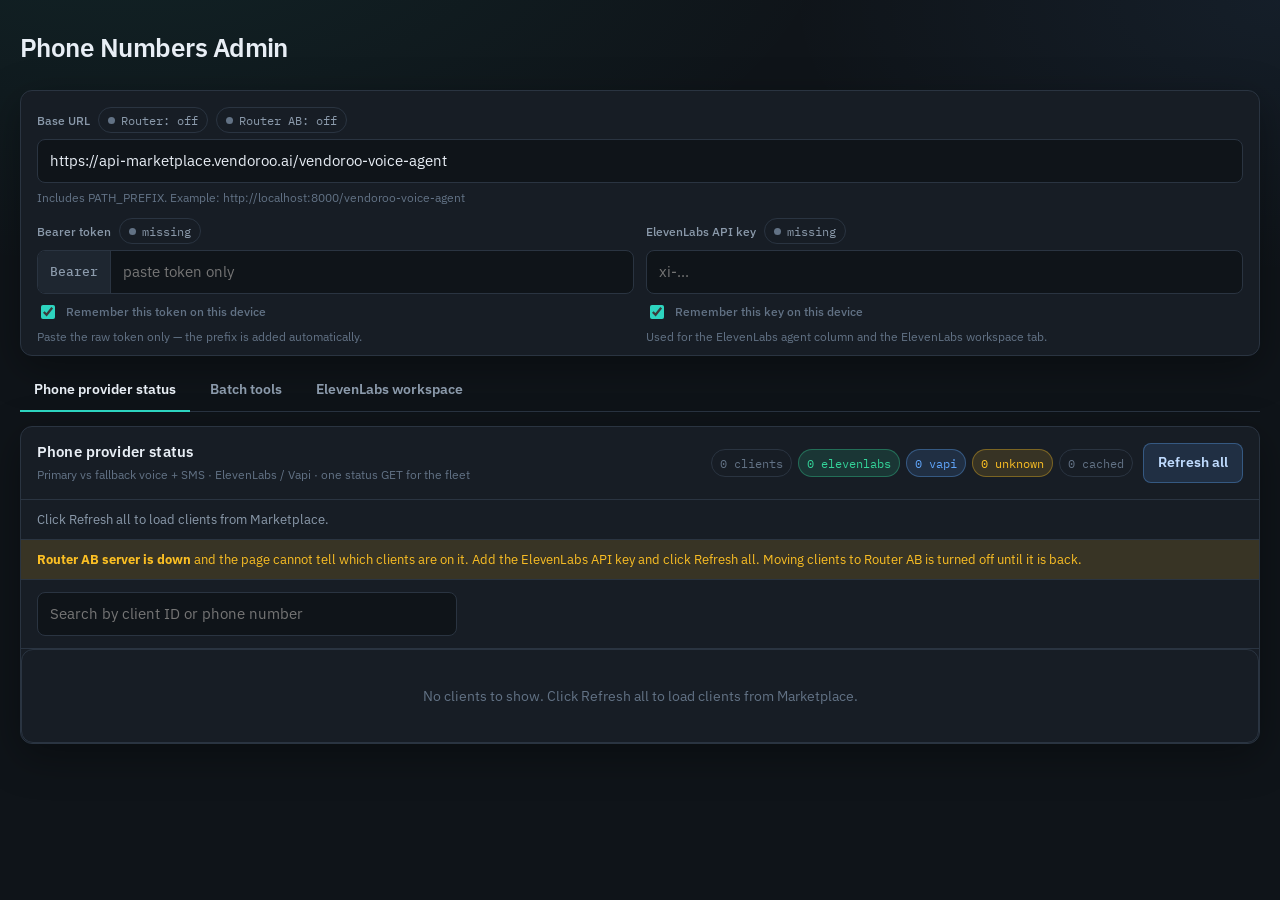
==== commit ce691fbb: "feat(routing): add elevenlabs agent arm switch and server health status - show each number's ElevenL" ====
--- a/index.html
+++ b/index.html
@@ -14,30 +14,47 @@
     <header class="hero">
       <div>
         <h1>Phone Numbers Admin</h1>
-        <p>Import Twilio numbers into ElevenLabs, inspect webhook status, switch live voice + SMS, and manage the ElevenLabs workspace.</p>
-      </div>
-      <div class="pill-row">
-        <div class="pill" id="connPill"><span class="dot"></span><span id="connLabel">no base URL</span></div>
-        <div class="pill" id="authPill">Bearer · missing</div>
-        <div class="pill" id="elPill">ElevenLabs · missing</div>
       </div>
     </header>
 
     <section class="card auth-bar">
       <div class="card-bd">
+        <div class="field">
+          <div class="label-row">
+            <label for="baseUrl">Base URL</label>
+            <div class="pill" id="connPill"><span class="dot"></span><span id="connLabel"></span></div>
+            <div class="pill" id="abPill"><span class="dot"></span><span id="abLabel"></span></div>
+          </div>
+          <input id="baseUrl" type="text" spellcheck="false" />
+          <div class="hint">Includes PATH_PREFIX. Example: http://localhost:8000/vendoroo-voice-agent</div>
+        </div>
         <div class="row-2">
           <div class="field">
-            <label for="baseUrl">Base URL</label>
-            <input id="baseUrl" type="text" spellcheck="false" />
-            <div class="hint">Includes PATH_PREFIX. Example: http://localhost:8000/vendoroo-voice-agent</div>
-          </div>
-          <div class="field">
-            <label for="token">Bearer token</label>
+            <div class="label-row">
+              <label for="token">Bearer token</label>
+              <div class="pill" id="authPill"><span class="dot"></span><span id="authLabel">missing</span></div>
+            </div>
             <div class="input-with-prefix">
               <span class="prefix">Bearer</span>
               <input id="token" type="password" spellcheck="false" autocomplete="off" placeholder="paste token only" />
             </div>
+            <label class="check-inline" for="rememberToken">
+              <input id="rememberToken" type="checkbox" checked />
+              Remember this token on this device
+            </label>
             <div class="hint">Paste the raw token only — the prefix is added automatically.</div>
+          </div>
+          <div class="field">
+            <div class="label-row">
+              <label for="elApiKey">ElevenLabs API key</label>
+              <div class="pill" id="elPill"><span class="dot"></span><span id="elLabel">missing</span></div>
+            </div>
+            <input id="elApiKey" type="password" spellcheck="false" autocomplete="off" placeholder="xi-..." />
+            <label class="check-inline" for="rememberElKey">
+              <input id="rememberElKey" type="checkbox" checked />
+              Remember this key on this device
+            </label>
+            <div class="hint">Used for the ElevenLabs agent column and the ElevenLabs workspace tab.</div>
           </div>
         </div>
       </div>
@@ -63,6 +80,7 @@
           </div>
         </div>
         <div class="routing-source" id="routingSource" role="status" hidden></div>
+        <div class="routing-source" id="abStatus" role="status" hidden></div>
         <div class="routing-search">
           <input id="routingSearch" type="search" spellcheck="false" autocomplete="off" placeholder="Search by client ID or phone number" aria-label="Search by client ID or phone number" />
           <span class="routing-search-count" id="routingSearchCount" aria-live="polite"></span>
@@ -74,12 +92,10 @@
               <tr>
                 <th data-sort="client" class="th-sort" aria-sort="ascending" title="Sort by client">Client</th>
                 <th>Phone</th>
-                <th data-sort="primary" class="th-sort" aria-sort="none" title="Sort by primary voice">Primary voice</th>
-                <th data-sort="fallback" class="th-sort" aria-sort="none" title="Sort by fallback voice">Fallback voice</th>
+                <th data-sort="primary" class="th-sort" aria-sort="none" title="Sort by voice provider">Voice provider</th>
+                <th data-sort="arm" class="th-sort" aria-sort="none" title="Sort by ElevenLabs agent">ElevenLabs agent</th>
                 <th data-sort="primary_sms" class="th-sort" aria-sort="none" title="Sort by primary SMS">Primary SMS</th>
                 <th data-sort="fallback_sms" class="th-sort" aria-sort="none" title="Sort by fallback SMS">Fallback SMS</th>
-                <th>Switch</th>
-                <th>Fetched</th>
                 <th>Note</th>
               </tr>
             </thead>
@@ -176,6 +192,21 @@
                     <label><input type="radio" name="provider" value="vapi" /> vapi</label>
                   </div>
                   <button class="btn-warn" id="btnSwitch" type="button">Switch</button>
+                </div>
+              </div>
+
+              <div class="action">
+                <div>
+                  <h3>Move to arm</h3>
+                  <p>POST · assign-arm · set the ElevenLabs agent + environment (Router or Router AB)</p>
+                </div>
+                <div class="meta">
+                  <div class="provider-toggle" role="radiogroup" aria-label="Target arm">
+                    <label><input type="radio" name="arm" value="control" checked /> Router</label>
+                    <label><input type="radio" name="arm" value="ab" /> Router AB</label>
+                  </div>
+                  <button class="btn-info" id="btnArmPreview" type="button">Preview</button>
+                  <button class="btn-warn" id="btnArmApply" type="button">Apply</button>
                 </div>
               </div>
             </div>
@@ -226,17 +257,6 @@
           </div>
         </div>
         <div class="card-bd el-workspace">
-          <div class="toolbar">
-            <div class="field el-key-field">
-              <label for="elApiKey">ElevenLabs API key</label>
-              <input id="elApiKey" type="password" spellcheck="false" autocomplete="off" placeholder="xi-..." />
-            </div>
-            <label class="check-inline" for="rememberElKey">
-              <input id="rememberElKey" type="checkbox" />
-              Remember this key on this device
-            </label>
-          </div>
-
           <div class="tabs" id="elTabs" role="tablist" aria-label="ElevenLabs workspace views">
             <button class="tab" type="button" role="tab" id="elTabPhones" data-tab="phones" aria-controls="elViewPhones" aria-selected="true">Phone numbers</button>
             <button class="tab" type="button" role="tab" id="elTabEnvs" data-tab="envs" aria-controls="elViewEnvs" aria-selected="false">Environments</button>
@@ -267,7 +287,7 @@
 
   <dialog id="confirmDialog">
     <div class="dlg-bd">
-      <h3>Switch live provider?</h3>
+      <h3 id="confirmTitle">Switch live provider?</h3>
       <p id="confirmText">This updates Twilio webhook URLs for the selected clients.</p>
     </div>
     <div class="dlg-actions">
--- a/css/app.css
+++ b/css/app.css
@@ -56,30 +56,29 @@
 }
 
 header.hero h1 {
-  margin: 0 0 6px;
+  margin: 0;
   font-size: 1.65rem;
   font-weight: 600;
   letter-spacing: -0.02em;
 }
 
-header.hero p {
-  margin: 0;
-  color: var(--text-muted);
-  max-width: 46ch;
-  font-size: 0.95rem;
-}
-
-.pill-row {
-  display: flex;
+.label-row {
+  display: flex;
+  align-items: center;
   flex-wrap: wrap;
   gap: 8px;
+  margin-bottom: 6px;
+}
+
+.label-row label {
+  margin-bottom: 0;
 }
 
 .pill {
   display: inline-flex;
   align-items: center;
   gap: 6px;
-  padding: 6px 10px;
+  padding: 3px 9px;
   border-radius: 999px;
   border: 1px solid var(--border);
   background: var(--bg-elevated);
@@ -87,6 +86,8 @@
   font-size: 0.78rem;
   font-family: var(--mono);
 }
+
+.pill[hidden] { display: none; }
 
 .pill .dot {
   width: 7px;
@@ -538,6 +539,11 @@
   animation: toast-shrink linear forwards;
 }
 
+.toast:hover .toast-progress,
+.toast:focus-within .toast-progress {
+  animation-play-state: paused;
+}
+
 .toast.error {
   border-color: rgba(248, 113, 113, 0.38);
   box-shadow: 0 18px 50px rgba(0, 0, 0, 0.42), 0 0 24px rgba(248, 113, 113, 0.08);
@@ -669,7 +675,7 @@
   border: 1px solid transparent;
 }
 
-.badge-ok, .badge-imported, .badge-updated, .badge-already_imported, .badge-already_set {
+.badge-ok, .badge-imported, .badge-updated, .badge-unchanged, .badge-would_update, .badge-already_imported, .badge-already_set {
   background: var(--ok-dim);
   color: var(--ok);
   border-color: rgba(52, 211, 153, 0.3);
@@ -881,6 +887,7 @@
 
 .routing-source.ok { color: var(--ok); background: var(--ok-dim); }
 .routing-source.warn { color: var(--warn); background: var(--warn-dim); }
+.routing-source.err { color: var(--danger); background: var(--danger-dim); }
 
 .routing-search {
   display: flex;
@@ -898,7 +905,7 @@
   white-space: nowrap;
 }
 
-.routing table { min-width: 1240px; }
+.routing table { min-width: 960px; }
 
 .routing th.th-sort {
   white-space: nowrap;
@@ -966,15 +973,16 @@
   cursor: default;
 }
 
+.row-switch button.is-alert,
+.row-switch button.is-alert:disabled {
+  background: var(--danger-dim);
+  color: #fecaca;
+  border-color: rgba(248, 113, 113, 0.5);
+  opacity: 1;
+}
+
 .row-switch button.is-current:hover:not(:disabled) {
   background: var(--bg-elevated);
-}
-
-.row-fetched {
-  display: flex;
-  flex-direction: column;
-  align-items: flex-start;
-  gap: 6px;
 }
 
 .btn-row-refresh {
@@ -1040,17 +1048,6 @@
   gap: 12px;
   margin-bottom: 14px;
   flex-wrap: wrap;
-}
-
-.el-key-field {
-  flex: 1 1 280px;
-  max-width: 480px;
-  margin-bottom: 0;
-}
-
-.el-workspace .toolbar .check-inline {
-  margin-top: 0;
-  height: 40px;
 }
 
 .composer {
@@ -1344,3 +1341,7 @@
 }
 
 .empty.error { color: var(--danger); }
+
+.auth-bar .field + .row-2 {
+  margin-top: 12px;
+}
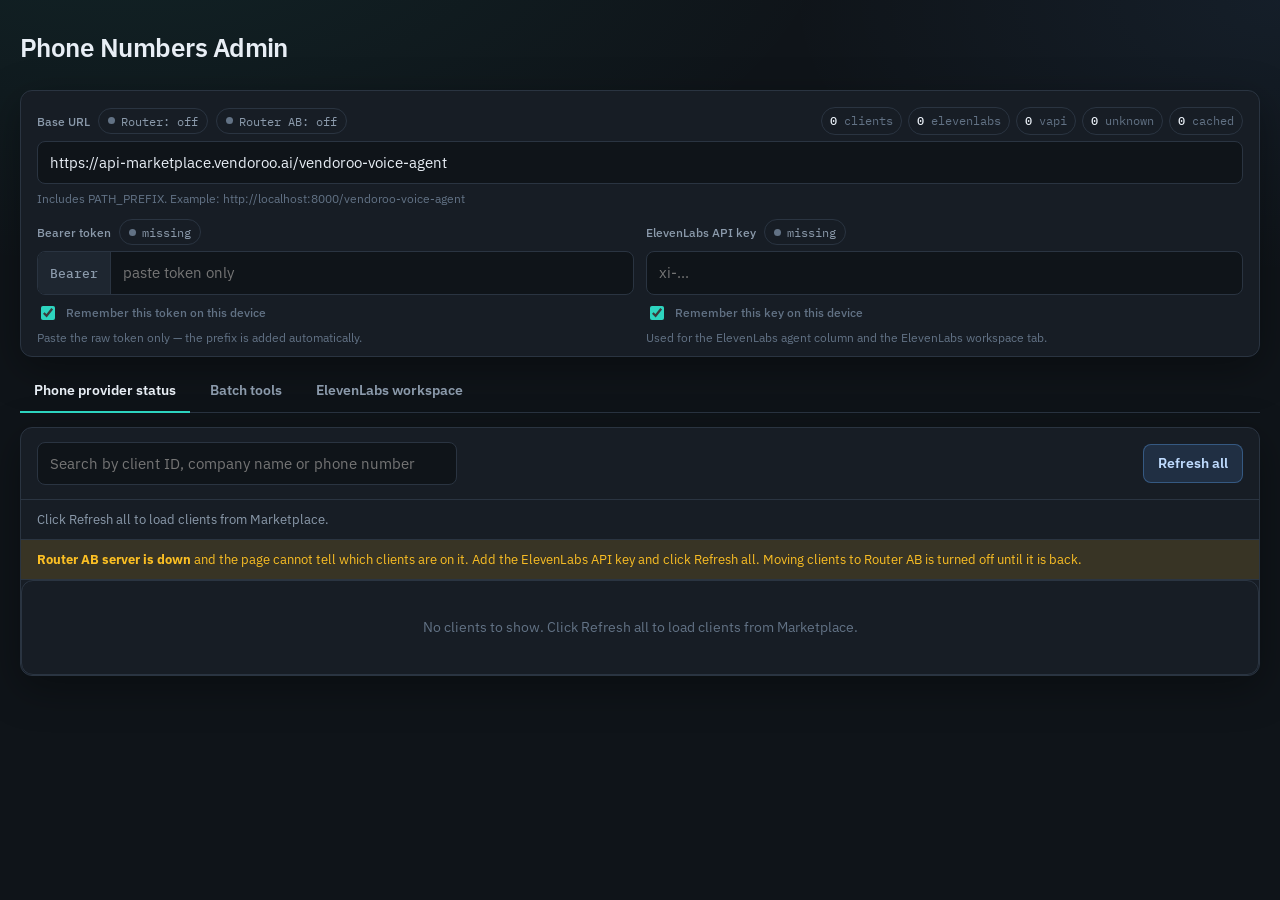
==== commit 71be7d02: "feat(routing): add arm counts, company search and header layout Show client counts on the Router and" ====
--- a/index.html
+++ b/index.html
@@ -20,10 +20,13 @@
     <section class="card auth-bar">
       <div class="card-bd">
         <div class="field">
-          <div class="label-row">
-            <label for="baseUrl">Base URL</label>
-            <div class="pill" id="connPill"><span class="dot"></span><span id="connLabel"></span></div>
-            <div class="pill" id="abPill"><span class="dot"></span><span id="abLabel"></span></div>
+          <div class="label-row label-row-split">
+            <div class="label-row-group">
+              <label for="baseUrl">Base URL</label>
+              <div class="pill" id="connPill"><span class="dot"></span><span id="connLabel"></span></div>
+              <div class="pill" id="abPill"><span class="dot"></span><span id="abLabel"></span></div>
+            </div>
+            <span class="routing-meta" id="routingMeta"></span>
           </div>
           <input id="baseUrl" type="text" spellcheck="false" />
           <div class="hint">Includes PATH_PREFIX. Example: http://localhost:8000/vendoroo-voice-agent</div>
@@ -69,34 +72,29 @@
     <div class="tab-panel" id="panelProvider" role="tabpanel" aria-labelledby="tabProvider">
       <section class="card routing">
         <div class="card-hd">
-          <div>
-            <h2>Phone provider status</h2>
-            <span>Primary vs fallback voice + SMS · ElevenLabs / Vapi · one status GET for the fleet</span>
+          <div class="routing-search routing-search-inline">
+            <input id="routingSearch" type="search" spellcheck="false" autocomplete="off" placeholder="Search by client ID, company name or phone number" aria-label="Search by client ID, company name or phone number" />
+            <span class="routing-search-count" id="routingSearchCount" aria-live="polite"></span>
           </div>
           <div class="hd-actions">
-            <span class="routing-meta" id="routingMeta"></span>
             <div class="busy" id="routingBusy"><span class="spinner"></span><span id="routingBusyLabel">Refreshing…</span></div>
             <button class="btn-info" id="btnRefreshRouting" type="button">Refresh all</button>
           </div>
         </div>
         <div class="routing-source" id="routingSource" role="status" hidden></div>
         <div class="routing-source" id="abStatus" role="status" hidden></div>
-        <div class="routing-search">
-          <input id="routingSearch" type="search" spellcheck="false" autocomplete="off" placeholder="Search by client ID or phone number" aria-label="Search by client ID or phone number" />
-          <span class="routing-search-count" id="routingSearchCount" aria-live="polite"></span>
-        </div>
         <div class="table-wrap" id="routingPanel">
           <div class="empty" id="routingEmpty">No clients to show. Click Refresh all to load clients from Marketplace.</div>
           <table id="routingTable" hidden>
             <thead>
               <tr>
                 <th data-sort="client" class="th-sort" aria-sort="ascending" title="Sort by client">Client</th>
+                <th>Company Name</th>
                 <th>Phone</th>
                 <th data-sort="primary" class="th-sort" aria-sort="none" title="Sort by voice provider">Voice provider</th>
                 <th data-sort="arm" class="th-sort" aria-sort="none" title="Sort by ElevenLabs agent">ElevenLabs agent</th>
                 <th data-sort="primary_sms" class="th-sort" aria-sort="none" title="Sort by primary SMS">Primary SMS</th>
                 <th data-sort="fallback_sms" class="th-sort" aria-sort="none" title="Sort by fallback SMS">Fallback SMS</th>
-                <th>Note</th>
               </tr>
             </thead>
             <tbody id="routingBody"></tbody>
--- a/css/app.css
+++ b/css/app.css
@@ -444,6 +444,11 @@
 .stat.skip { color: var(--warn); border-color: rgba(251, 191, 36, 0.35); background: var(--warn-dim); }
 .stat.info { color: var(--info); border-color: rgba(96, 165, 250, 0.35); background: var(--info-dim); }
 
+.routing-meta .stat { color: var(--text-faint); }
+.routing-meta .stat b { color: var(--text); font-weight: 500; }
+.routing-meta .stat.err { color: var(--danger); }
+.routing-meta .stat.err b { color: inherit; }
+
 .toasts {
   position: fixed;
   top: 18px;
@@ -878,6 +883,21 @@
   justify-content: flex-end;
 }
 
+.label-row-split {
+  justify-content: space-between;
+}
+
+.label-row-group {
+  display: flex;
+  align-items: center;
+  flex-wrap: wrap;
+  gap: 8px;
+}
+
+.label-row-split .routing-meta {
+  justify-content: flex-start;
+}
+
 .routing-source {
   padding: 10px 16px;
   border-bottom: 1px solid var(--border);
@@ -898,6 +918,14 @@
 }
 
 .routing-search input { max-width: 420px; }
+
+.routing-search-inline {
+  flex: 1;
+  padding: 0;
+  border-bottom: none;
+}
+
+.routing-search-inline input { width: 100%; }
 
 .routing-search-count {
   color: var(--text-faint);
@@ -1001,6 +1029,17 @@
 td.note-cell {
   max-width: 220px;
   font-size: 0.75rem;
+  color: var(--text-muted);
+}
+
+.company-name {
+  font-size: 0.85rem;
+  font-weight: 500;
+  color: var(--text);
+  white-space: nowrap;
+}
+
+td.cell-phone {
   color: var(--text-muted);
 }
 
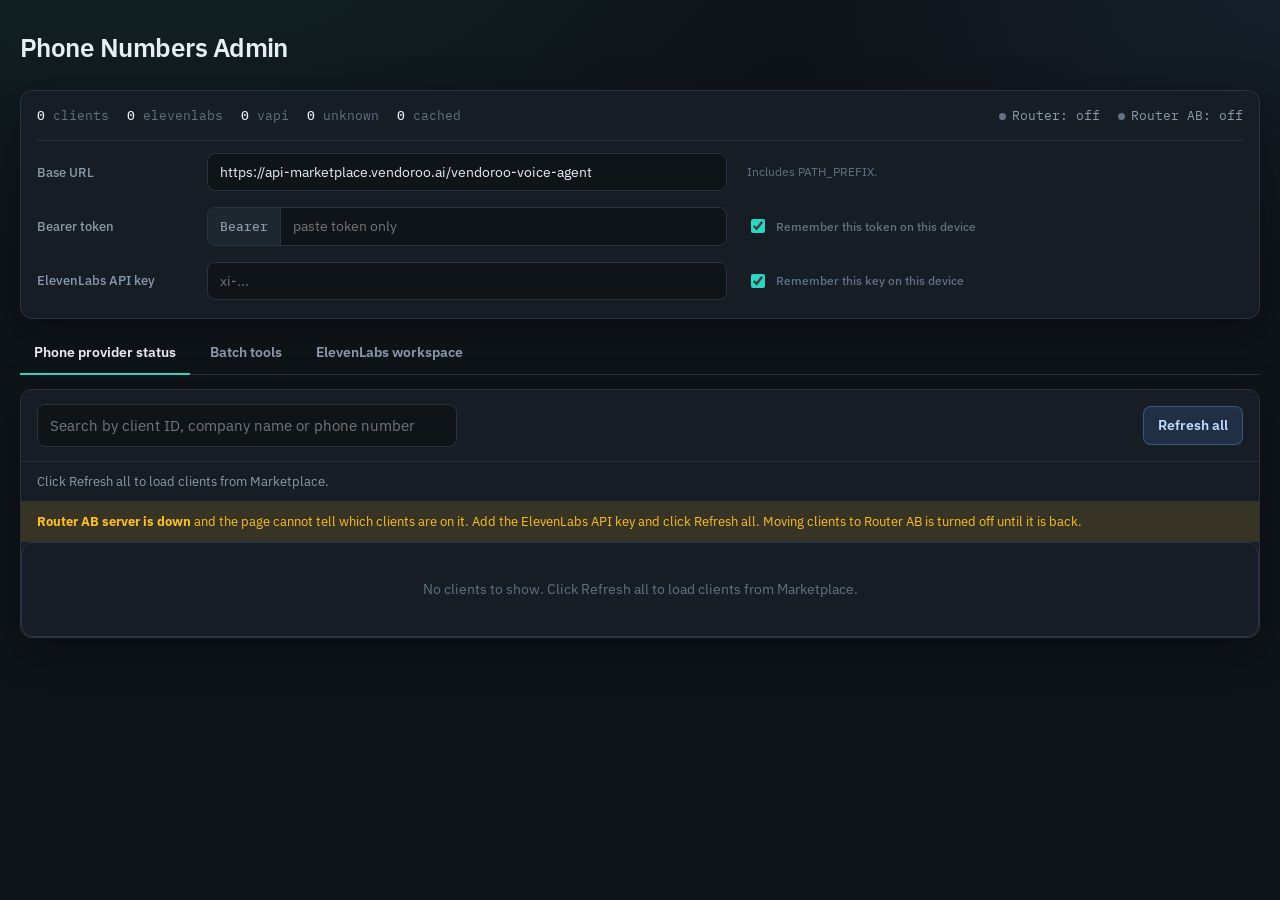
==== commit 98c17655: "feat(ui): restyle the connection card as stacked settings rows Add a stats row (counts left, router " ====
--- a/index.html
+++ b/index.html
@@ -19,45 +19,47 @@
 
     <section class="card auth-bar">
       <div class="card-bd">
-        <div class="field">
-          <div class="label-row label-row-split">
-            <div class="label-row-group">
-              <label for="baseUrl">Base URL</label>
-              <div class="pill" id="connPill"><span class="dot"></span><span id="connLabel"></span></div>
-              <div class="pill" id="abPill"><span class="dot"></span><span id="abLabel"></span></div>
-            </div>
-            <span class="routing-meta" id="routingMeta"></span>
+        <div class="auth-summary">
+          <span class="routing-meta" id="routingMeta"></span>
+          <div class="auth-servers">
+            <div class="pill" id="connPill"><span class="dot"></span><span id="connLabel"></span></div>
+            <div class="pill" id="abPill"><span class="dot"></span><span id="abLabel"></span></div>
+          </div>
+        </div>
+        <div class="auth-row">
+          <div class="auth-label">
+            <label for="baseUrl">Base URL</label>
           </div>
           <input id="baseUrl" type="text" spellcheck="false" />
-          <div class="hint">Includes PATH_PREFIX. Example: http://localhost:8000/vendoroo-voice-agent</div>
-        </div>
-        <div class="row-2">
-          <div class="field">
-            <div class="label-row">
-              <label for="token">Bearer token</label>
-              <div class="pill" id="authPill"><span class="dot"></span><span id="authLabel">missing</span></div>
-            </div>
-            <div class="input-with-prefix">
-              <span class="prefix">Bearer</span>
-              <input id="token" type="password" spellcheck="false" autocomplete="off" placeholder="paste token only" />
-            </div>
+          <div class="auth-side">
+            <div class="hint">Includes PATH_PREFIX.</div>
+          </div>
+        </div>
+        <div class="auth-row">
+          <div class="auth-label">
+            <label for="token">Bearer token</label>
+          </div>
+          <div class="input-with-prefix">
+            <span class="prefix">Bearer</span>
+            <input id="token" type="password" spellcheck="false" autocomplete="off" placeholder="paste token only" />
+          </div>
+          <div class="auth-side">
             <label class="check-inline" for="rememberToken">
               <input id="rememberToken" type="checkbox" checked />
               Remember this token on this device
             </label>
-            <div class="hint">Paste the raw token only — the prefix is added automatically.</div>
-          </div>
-          <div class="field">
-            <div class="label-row">
-              <label for="elApiKey">ElevenLabs API key</label>
-              <div class="pill" id="elPill"><span class="dot"></span><span id="elLabel">missing</span></div>
-            </div>
-            <input id="elApiKey" type="password" spellcheck="false" autocomplete="off" placeholder="xi-..." />
+          </div>
+        </div>
+        <div class="auth-row">
+          <div class="auth-label">
+            <label for="elApiKey">ElevenLabs API key</label>
+          </div>
+          <input id="elApiKey" type="password" spellcheck="false" autocomplete="off" placeholder="xi-..." />
+          <div class="auth-side">
             <label class="check-inline" for="rememberElKey">
               <input id="rememberElKey" type="checkbox" checked />
               Remember this key on this device
             </label>
-            <div class="hint">Used for the ElevenLabs agent column and the ElevenLabs workspace tab.</div>
           </div>
         </div>
       </div>
--- a/css/app.css
+++ b/css/app.css
@@ -883,21 +883,6 @@
   justify-content: flex-end;
 }
 
-.label-row-split {
-  justify-content: space-between;
-}
-
-.label-row-group {
-  display: flex;
-  align-items: center;
-  flex-wrap: wrap;
-  gap: 8px;
-}
-
-.label-row-split .routing-meta {
-  justify-content: flex-start;
-}
-
 .routing-source {
   padding: 10px 16px;
   border-bottom: 1px solid var(--border);
@@ -1381,6 +1366,64 @@
 
 .empty.error { color: var(--danger); }
 
-.auth-bar .field + .row-2 {
-  margin-top: 12px;
-}
+.auth-summary {
+  display: flex;
+  flex-wrap: wrap;
+  align-items: center;
+  justify-content: space-between;
+  gap: 8px 24px;
+  padding-bottom: 14px;
+  margin-bottom: 4px;
+  border-bottom: 1px solid var(--border);
+}
+
+/* Stats and server status read as quiet text, not boxed badges. */
+.auth-summary .routing-meta,
+.auth-servers {
+  display: flex;
+  flex-wrap: wrap;
+  align-items: center;
+  gap: 4px 18px;
+}
+
+.auth-summary .routing-meta { justify-content: flex-start; }
+
+.auth-summary .stat,
+.auth-summary .pill {
+  padding: 0;
+  border: none;
+  background: transparent;
+  border-radius: 0;
+  font-size: 0.8rem;
+}
+
+.auth-row {
+  display: grid;
+  grid-template-columns: 150px minmax(0, 520px) auto;
+  gap: 8px 20px;
+  align-items: center;
+  padding: 8px 0;
+}
+
+.auth-row:first-of-type { margin-top: 10px; }
+
+.auth-label label {
+  margin-bottom: 0;
+  color: var(--text-muted);
+  font-size: 0.82rem;
+  font-weight: 500;
+}
+
+.auth-bar .auth-row input[type="text"],
+.auth-bar .auth-row input[type="password"] {
+  padding: 8px 12px;
+  font-size: 0.88rem;
+}
+
+.auth-side .hint { margin-top: 0; }
+
+.auth-side .check-inline { margin: 0; }
+
+@media (max-width: 960px) {
+  .auth-row { grid-template-columns: 1fr; gap: 6px; }
+}
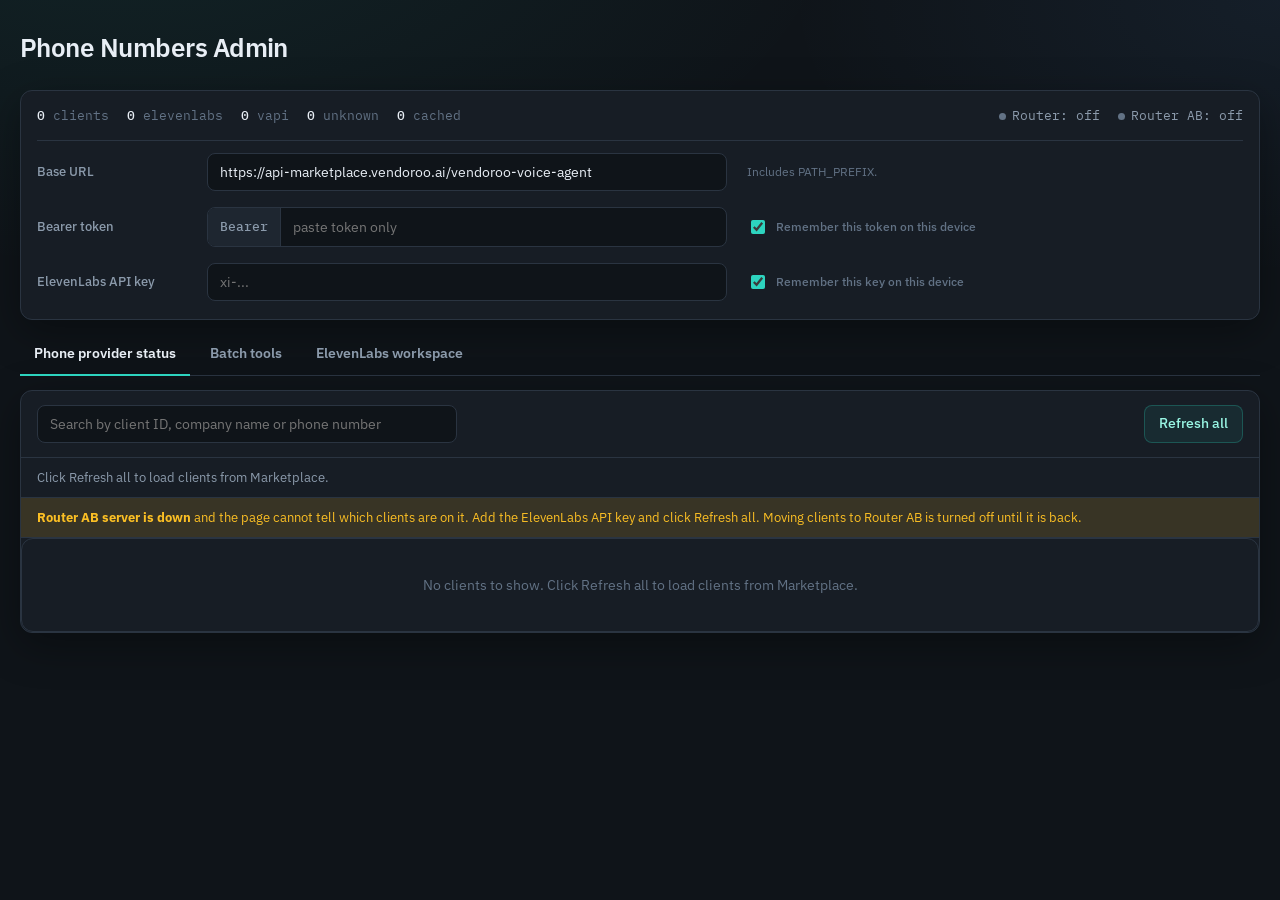
==== commit 7b09e5ae: "style(routing): align control sizes and soften refresh button Give the search box, Refresh all and t" ====
--- a/index.html
+++ b/index.html
@@ -80,7 +80,7 @@
           </div>
           <div class="hd-actions">
             <div class="busy" id="routingBusy"><span class="spinner"></span><span id="routingBusyLabel">Refreshing…</span></div>
-            <button class="btn-info" id="btnRefreshRouting" type="button">Refresh all</button>
+            <button class="btn-accent-soft" id="btnRefreshRouting" type="button">Refresh all</button>
           </div>
         </div>
         <div class="routing-source" id="routingSource" role="status" hidden></div>
--- a/css/app.css
+++ b/css/app.css
@@ -362,6 +362,18 @@
   border: 1px solid rgba(96, 165, 250, 0.35);
 }
 
+.btn-accent-soft {
+  background: rgba(45, 212, 191, 0.08);
+  color: #99f6e4;
+  border: 1px solid rgba(45, 212, 191, 0.25);
+  font-weight: 500;
+}
+
+.btn-accent-soft:hover:not(:disabled) {
+  background: rgba(45, 212, 191, 0.16);
+  border-color: rgba(45, 212, 191, 0.45);
+}
+
 .btn-warn {
   background: var(--warn-dim);
   color: #fde68a;
@@ -912,6 +924,14 @@
 
 .routing-search-inline input { width: 100%; }
 
+.card-hd input[type="search"],
+.card-hd #btnRefreshRouting {
+  height: 38px;
+  padding-top: 0;
+  padding-bottom: 0;
+  font-size: 0.85rem;
+}
+
 .routing-search-count {
   color: var(--text-faint);
   font-size: 0.78rem;
@@ -1416,8 +1436,9 @@
 
 .auth-bar .auth-row input[type="text"],
 .auth-bar .auth-row input[type="password"] {
-  padding: 8px 12px;
-  font-size: 0.88rem;
+  padding: 0 12px;
+  height: 38px;
+  font-size: 0.85rem;
 }
 
 .auth-side .hint { margin-top: 0; }
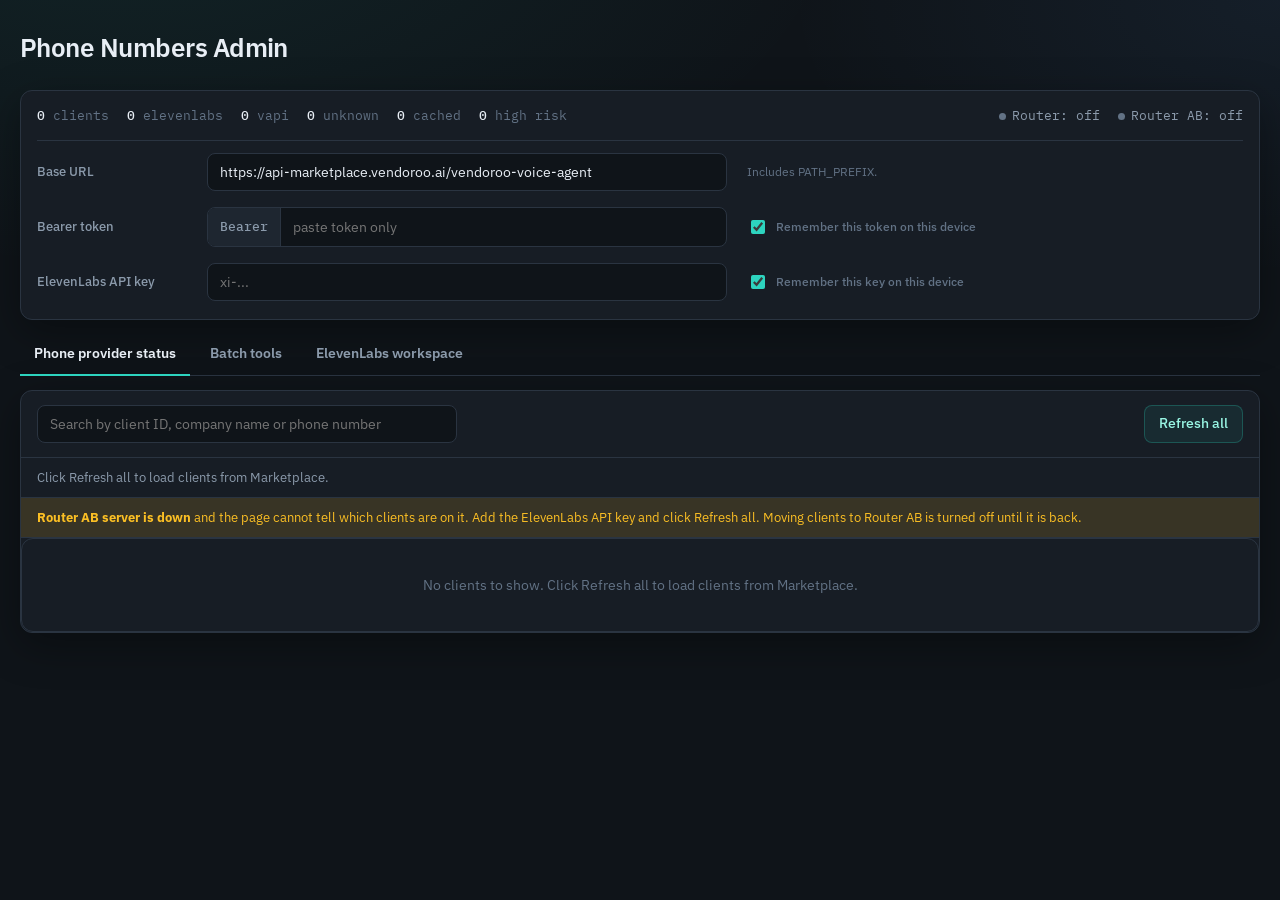
==== commit 4293a91c: "feat(routing): select multiple clients and run bulk actions one by one Add a checkbox per client row" ====
--- a/index.html
+++ b/index.html
@@ -85,11 +85,26 @@
         </div>
         <div class="routing-source" id="routingSource" role="status" hidden></div>
         <div class="routing-source" id="abStatus" role="status" hidden></div>
+        <div class="bulk-bar" id="bulkBar" role="toolbar" aria-label="Bulk actions for selected clients" hidden>
+          <span class="bulk-count" id="bulkCount" aria-live="polite"></span>
+          <div class="bulk-group" role="group" aria-label="Voice provider">
+            <span class="bulk-label">Provider</span>
+            <button type="button" class="btn-warn" data-bulk-provider="elevenlabs">ElevenLabs</button>
+            <button type="button" class="btn-warn" data-bulk-provider="vapi">Vapi</button>
+          </div>
+          <div class="bulk-group" role="group" aria-label="ElevenLabs agent">
+            <span class="bulk-label">Agent</span>
+            <button type="button" class="btn-warn" data-bulk-arm="control">Router</button>
+            <button type="button" class="btn-warn" data-bulk-arm="ab">Router AB</button>
+          </div>
+          <button type="button" class="btn-ghost" id="bulkClear">Clear</button>
+        </div>
         <div class="table-wrap" id="routingPanel">
           <div class="empty" id="routingEmpty">No clients to show. Click Refresh all to load clients from Marketplace.</div>
           <table id="routingTable" hidden>
             <thead>
               <tr>
+                <th class="select-cell"><input type="checkbox" id="routingSelectAll" aria-label="Select all shown clients" /></th>
                 <th data-sort="client" class="th-sort" aria-sort="ascending" title="Sort by client">Client</th>
                 <th>Company Name</th>
                 <th>Phone</th>
@@ -296,6 +311,15 @@
     </div>
   </dialog>
 
+  <div class="bulk-progress" id="bulkProgress" role="status" aria-live="polite" hidden>
+    <div class="bulk-progress-text">
+      <strong id="bulkProgressTitle"></strong>
+      <span id="bulkProgressDetail"></span>
+    </div>
+    <div class="bulk-progress-track"><div class="bulk-progress-fill" id="bulkProgressFill"></div></div>
+    <button type="button" class="btn-ghost" id="bulkStop">Stop after this one</button>
+  </div>
+
   <div id="toasts" class="toasts" aria-live="polite"></div>
 
   <script type="module" src="js/main.js"></script>
--- a/css/app.css
+++ b/css/app.css
@@ -1032,7 +1032,7 @@
 }
 
 td.note-cell {
-  max-width: 220px;
+  max-width: 260px;
   font-size: 0.75rem;
   color: var(--text-muted);
 }
@@ -1041,7 +1041,7 @@
   font-size: 0.85rem;
   font-weight: 500;
   color: var(--text);
-  white-space: nowrap;
+  overflow-wrap: anywhere;
 }
 
 td.cell-phone {
@@ -1448,3 +1448,87 @@
 @media (max-width: 960px) {
   .auth-row { grid-template-columns: 1fr; gap: 6px; }
 }
+
+tbody tr.high-risk td {
+  background: rgba(248, 113, 113, 0.06);
+}
+
+tbody tr.high-risk td:first-child {
+  box-shadow: inset 3px 0 0 var(--danger);
+}
+
+.risk-id {
+  color: var(--danger);
+  font-weight: 600;
+  white-space: nowrap;
+}
+
+/* Bulk selection */
+.select-cell { width: 36px; text-align: center; }
+.select-cell input { width: 16px; height: 16px; accent-color: var(--accent); cursor: pointer; }
+.routing tr.is-selected td { background: var(--accent-dim); }
+
+.bulk-bar {
+  position: sticky;
+  top: 0;
+  z-index: 5;
+  display: flex;
+  flex-wrap: wrap;
+  align-items: center;
+  gap: 12px 20px;
+  padding: 10px 16px;
+  background: var(--bg-soft);
+  border-top: 1px solid var(--border);
+  border-bottom: 1px solid var(--border);
+}
+.bulk-bar[hidden] { display: none; }
+.bulk-count { font-weight: 600; font-size: 0.85rem; }
+.bulk-group { display: flex; align-items: center; gap: 6px; }
+.bulk-label {
+  font-size: 0.7rem;
+  text-transform: uppercase;
+  letter-spacing: 0.06em;
+  color: var(--text-faint);
+}
+.bulk-bar .btn-ghost { margin-left: auto; }
+
+.bulk-progress {
+  position: fixed;
+  left: 50%;
+  bottom: 18px;
+  transform: translateX(-50%);
+  z-index: 70;
+  width: min(640px, calc(100vw - 32px));
+  display: grid;
+  grid-template-columns: 1fr auto;
+  gap: 8px 16px;
+  align-items: center;
+  padding: 12px 16px;
+  background: var(--bg-elevated);
+  border: 1px solid var(--border-strong);
+  border-radius: var(--radius);
+  box-shadow: var(--shadow);
+  font-size: 0.85rem;
+}
+.bulk-progress[hidden] { display: none; }
+.bulk-progress-text { display: flex; flex-wrap: wrap; gap: 4px 12px; }
+.bulk-progress-text span { color: var(--text-muted); }
+.bulk-progress-track {
+  grid-column: 1 / -1;
+  height: 6px;
+  border-radius: 3px;
+  background: var(--bg-soft);
+  overflow: hidden;
+}
+.bulk-progress-fill { height: 100%; width: 0; background: var(--accent); transition: width 0.3s ease; }
+
+.bulk-progress-text { grid-column: 1; grid-row: 1; }
+.bulk-progress-track { grid-row: 2; }
+.bulk-progress .btn-ghost {
+  grid-column: 2;
+  grid-row: 1;
+  width: auto;
+  padding: 5px 12px;
+  font-size: 0.78rem;
+  white-space: nowrap;
+}
